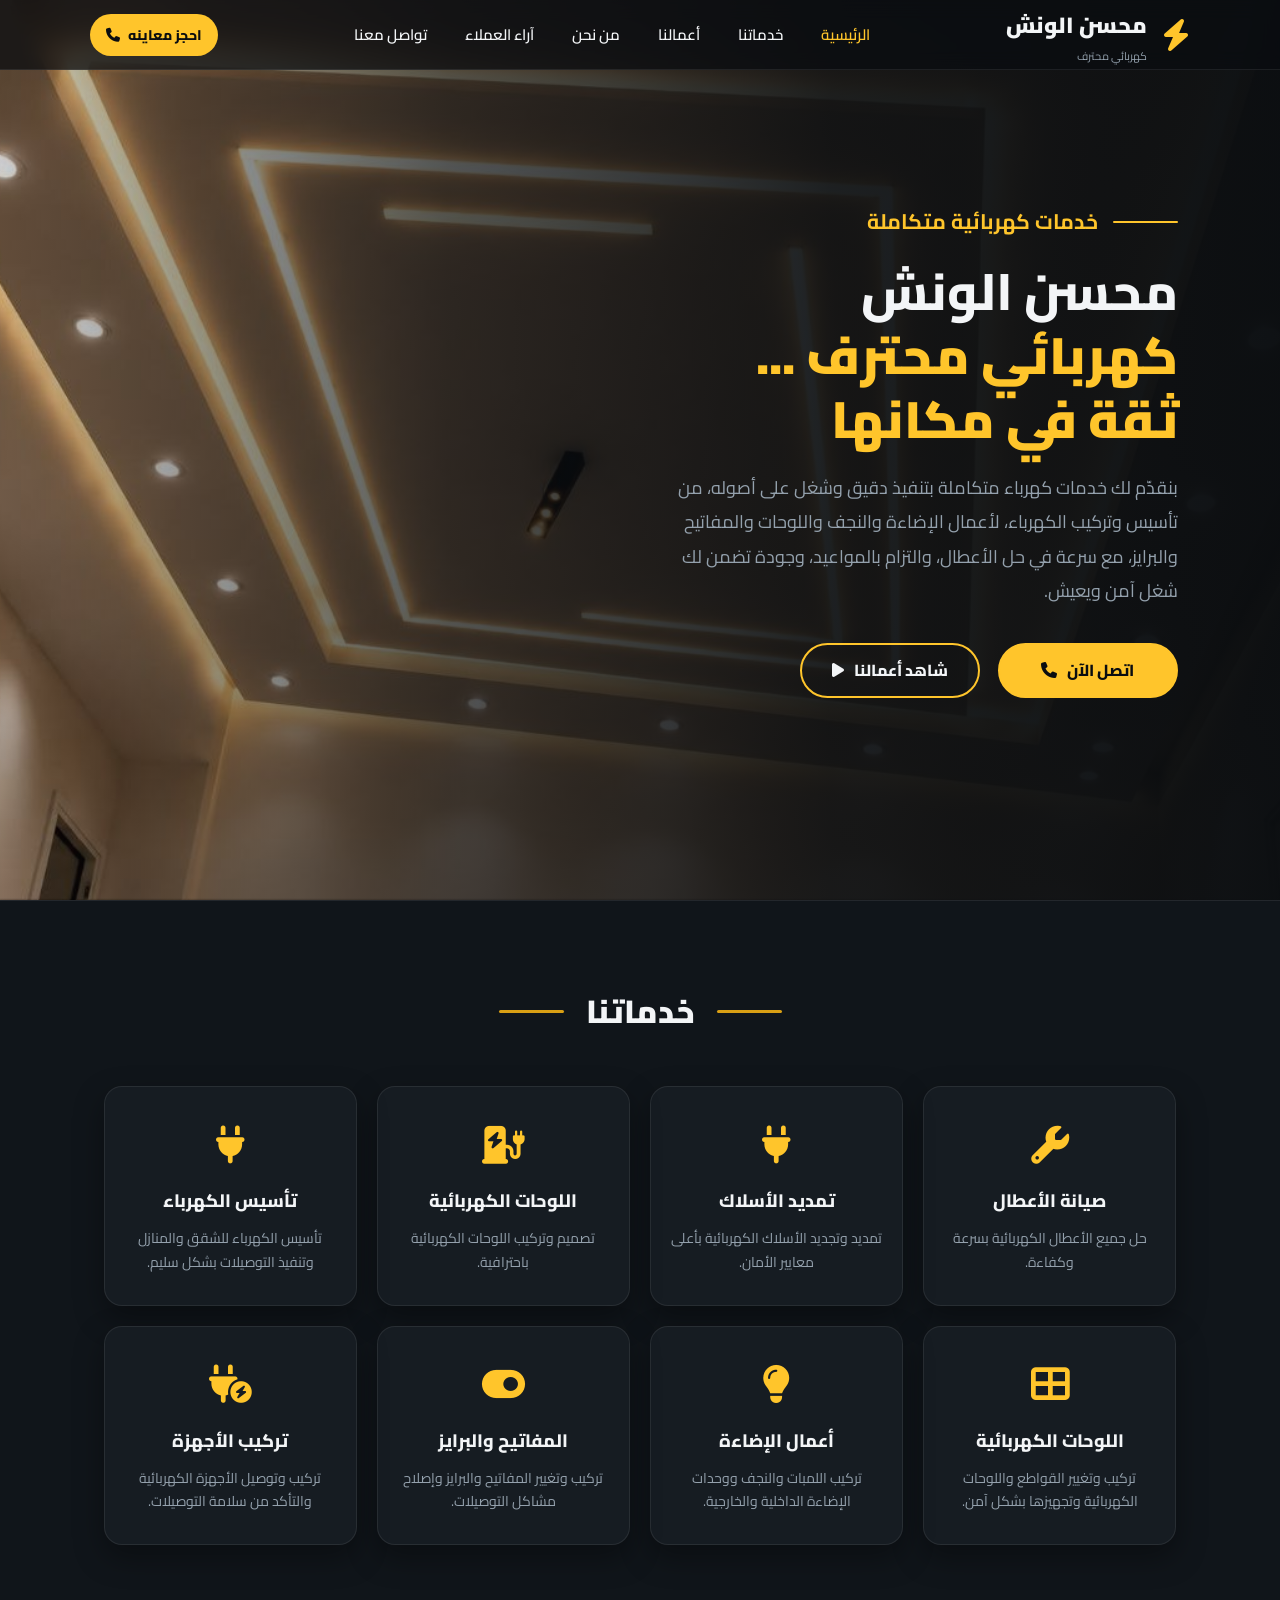
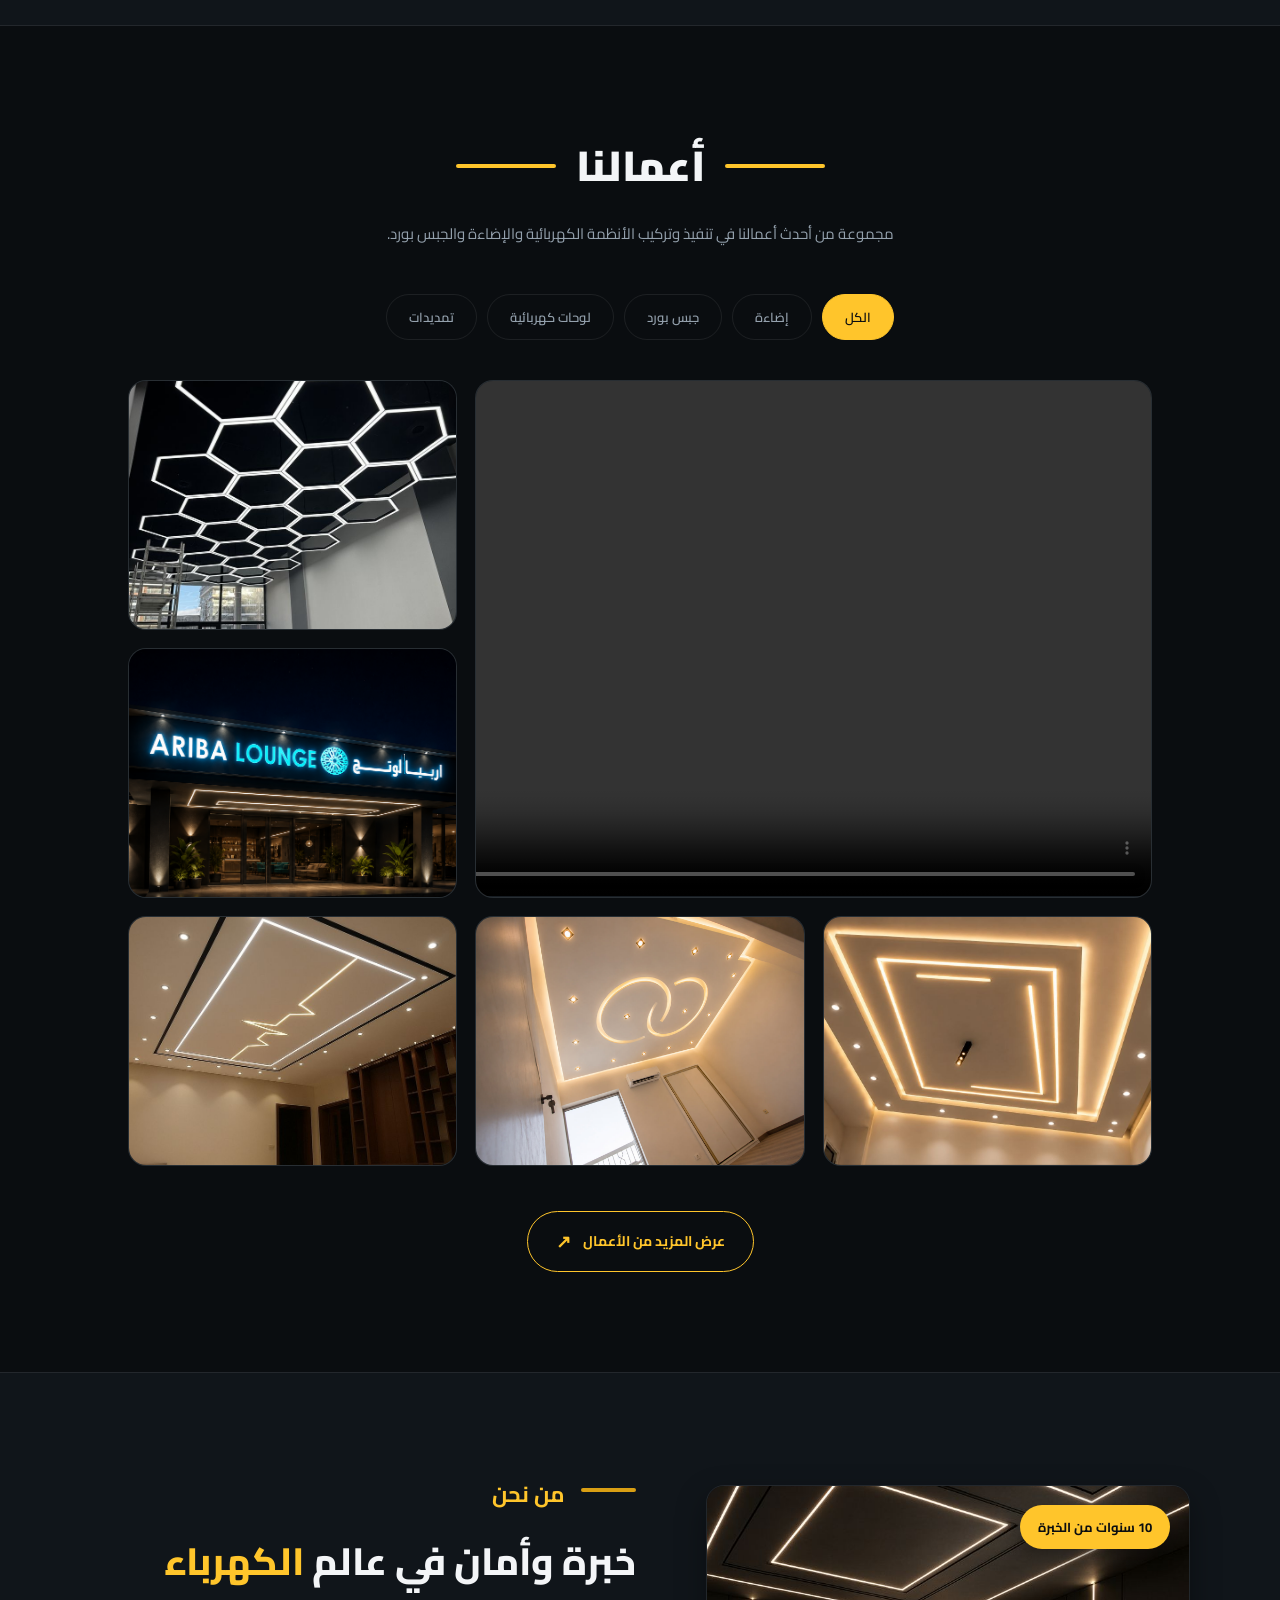
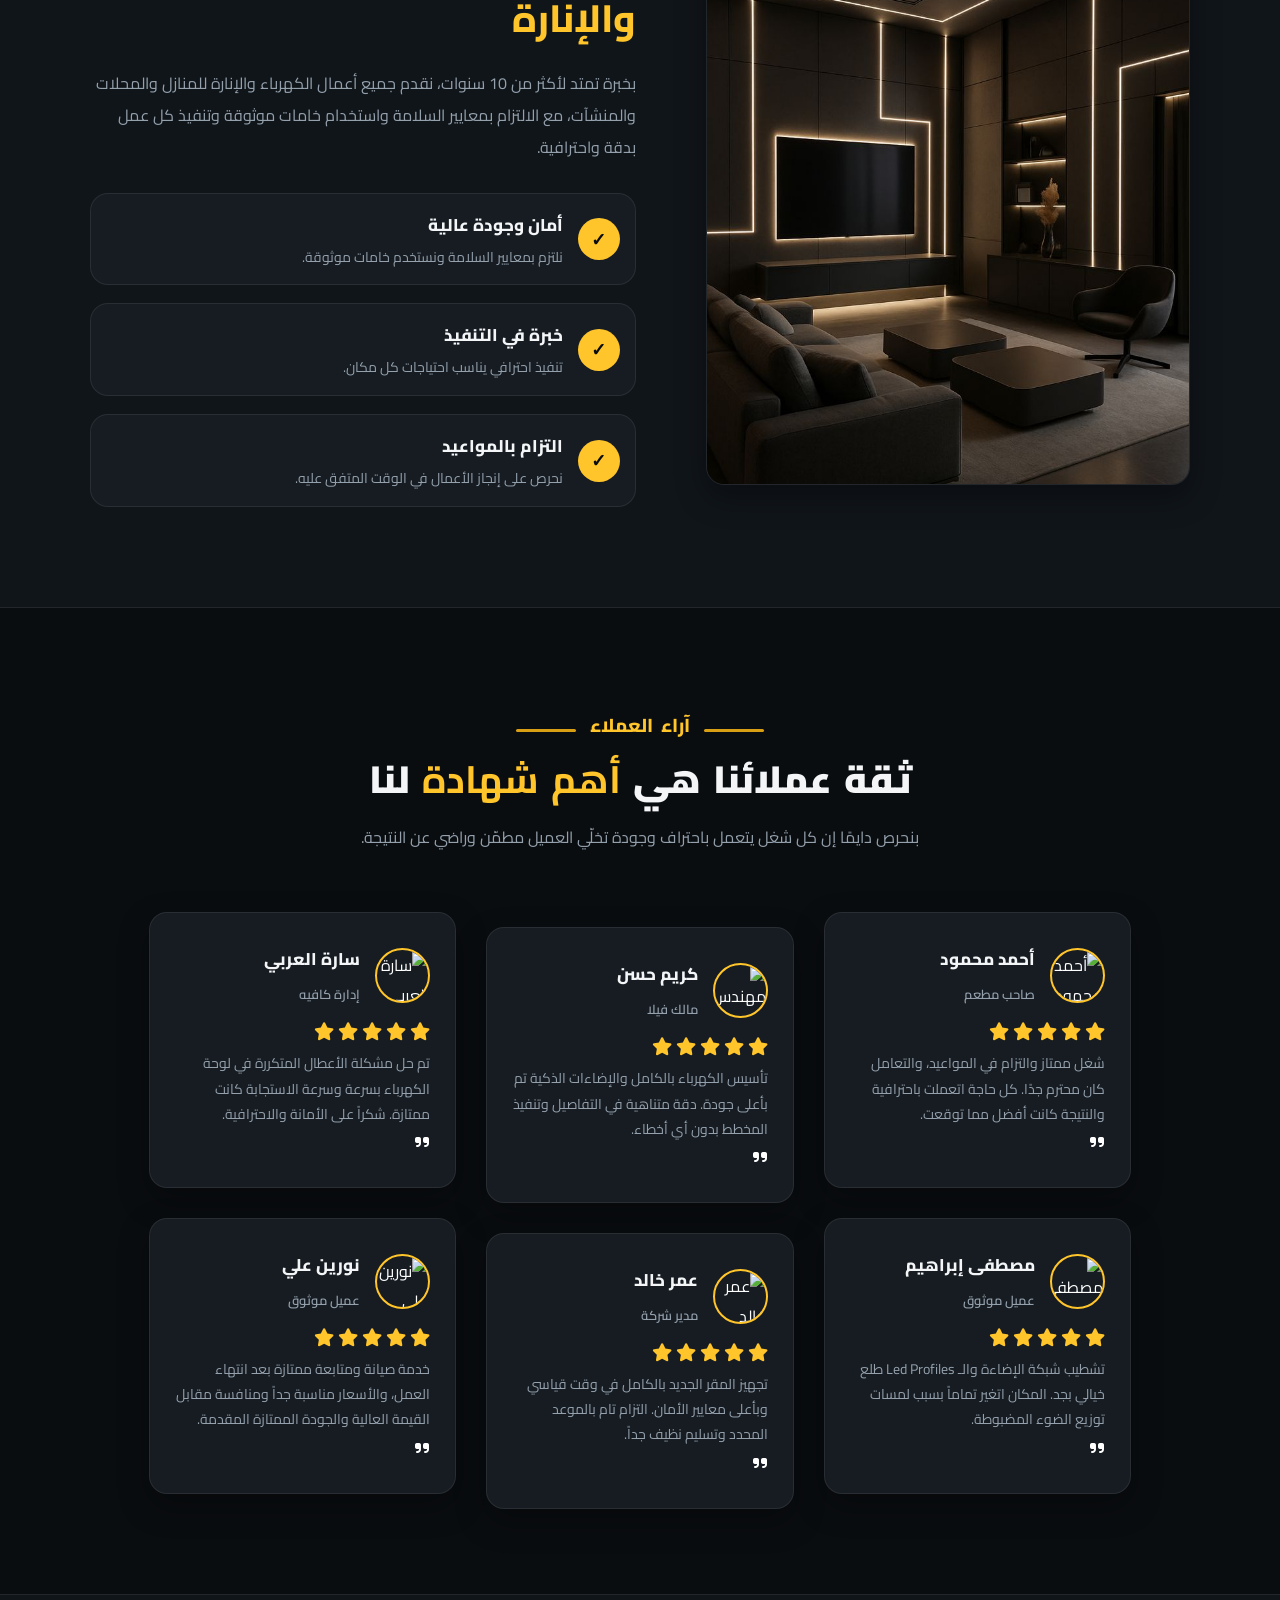
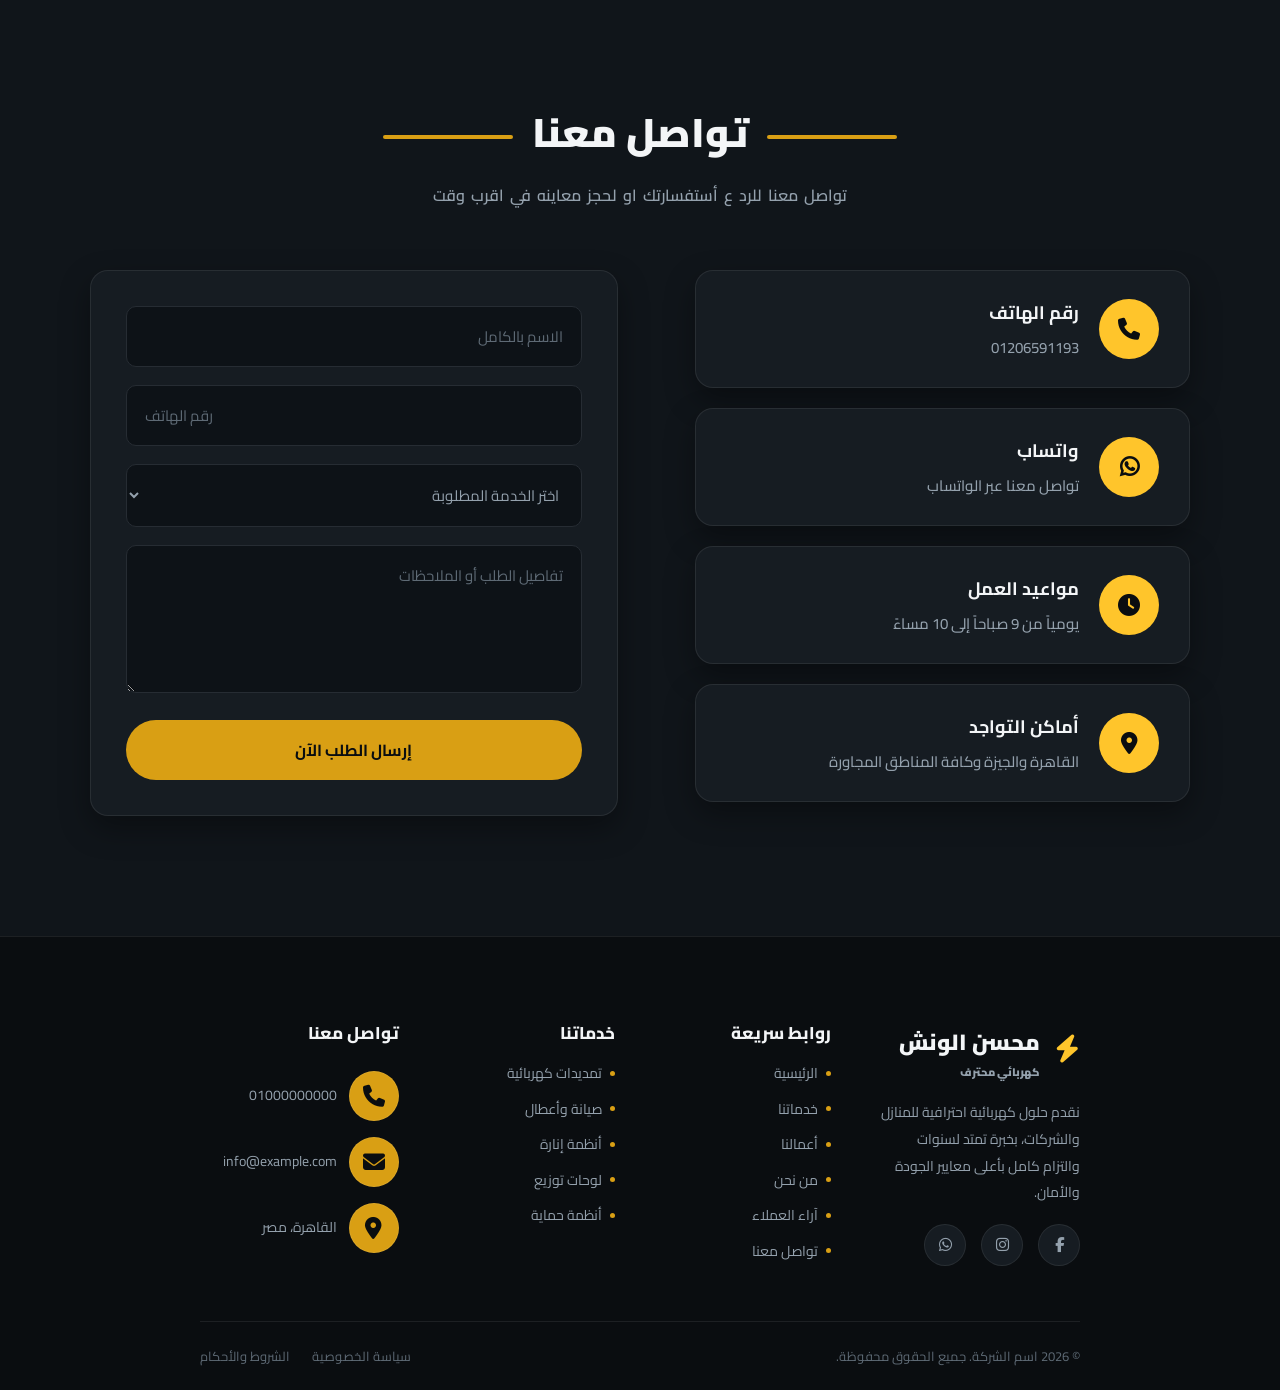
==== index.html @ fe0b76b0 "Add root website for GitHub Pages" ====
<!doctype html>
<html lang="ar" dir="rtl">

<head>
  <meta charset="UTF-8" />
  <meta name="viewport" content="width=device-width, initial-scale=1.0" />

  <title>محسن الونش | كهربائي محترف</title>

  <link rel="stylesheet" href="https://cdnjs.cloudflare.com/ajax/libs/font-awesome/6.5.1/css/all.min.css" />
  <link rel="preconnect" href="https://fonts.googleapis.com" />
  <link rel="preconnect" href="https://fonts.gstatic.com" crossorigin />
  <link href="https://fonts.googleapis.com/css2?family=Cairo:wght@400;500;600;700;800;900&display=swap"
    rel="stylesheet" />
  <link rel="stylesheet" href="css/style.css" />
</head>

<body>

  <!-- ================= HEADER ================= -->
  <header class="navbar">
    
    <!-- Logo + title + span  -->
    <div class="logo">
      <span class="bolt">
        <i class="fa-solid fa-bolt"></i>
      </span>

      <div>
        <a href="#hero" class="logo-link">
          <h2>محسن الونش</h2>
          <span>كهربائي محترف</span>
        </a>
      </div>
    </div>

    

    <!--nav-->
    <nav id="navMenu">
      <a href="#hero" class="nav-main">الرئيسية</a>
      <a href="#services">خدماتنا</a>
      <a href="#works">أعمالنا</a>
      <a href="#about">من نحن</a>
      <a href="#reviews">آراء العملاء</a>
      <a href="#contact">تواصل معنا</a>
    </nav>

    <!--CTA-->
    <a href="#contact" class="nav-btn">
      احجز معاينه
      <span><i class="fa-solid fa-phone"></i></span>
    </a>
    <!--Toggle-->
    
    <button class="nav-toggle" id="navToggle" aria-label="فتح القائمة" aria-expanded="false">
      <span></span>
      <span></span>
      <span></span>
    </button>

  </header>

  <!-- ================= HERO ================= -->

  <section class="hero" id="hero">
    <!-- Overlay -->
    <div class="hero-overlay"></div>

    <!-- Content -->
    <div class="hero-content">
      <!-- Small title -->
      <div class="small-title">
        <span></span>
        <h4>خدمات كهربائية متكاملة</h4>
      </div>

      <h1>
        محسن الونش
        <br />
        <span>كهربائي محترف ... ثقة في مكانها</span>
      </h1>

      <p>
        بنقدّم لك خدمات كهرباء متكاملة بتنفيذ دقيق وشغل على أصوله، من تأسيس
        وتركيب الكهرباء، لأعمال الإضاءة والنجف واللوحات والمفاتيح والبرايز، مع
        سرعة في حل الأعطال، والتزام بالمواعيد، وجودة تضمن لك شغل آمن ويعيش.
      </p>

      <div class="hero-buttons">
        <a href="tel:01012345678" class="primary-btn">
          اتصل الآن
          <span><i class="fa-solid fa-phone"></i></span>
        </a>

        <a href="#works" class="secondary-btn" id="secondaryBtn">
          شاهد أعمالنا
          <span><i class="fa-solid fa-play"></i></span>
        </a>
      </div>
    </div>
  </section>

  <!-- ================= SERVICES ================= -->

  <section class="services" id="services">
    <div class="section-title">
      <span></span>

      <h2>خدماتنا</h2>

      <span></span>
    </div>

    <div class="services-container">
      <!-- 1 -->
      <div class="service-card">
        <div class="service-icon">
          <i class="fa-solid fa-wrench"></i>
        </div>

        <h3>صيانة الأعطال</h3>

        <p>حل جميع الأعطال الكهربائية بسرعة وكفاءة.</p>
      </div>

      <!-- 2 -->
      <div class="service-card">
        <div class="service-icon">
          <i class="fa-solid fa-plug"></i>
        </div>

        <h3>تمديد الأسلاك</h3>

        <p>تمديد وتجديد الأسلاك الكهربائية بأعلى معايير الأمان.</p>
      </div>

      <!-- 3 -->
      <div class="service-card">
        <div class="service-icon">
          <i class="fa-solid fa-charging-station"></i>
        </div>

        <h3>اللوحات الكهربائية</h3>

        <p>تصميم وتركيب اللوحات الكهربائية باحترافية.</p>
      </div>

      <!-- 4 -->
      <div class="service-card">
        <div class="service-icon">
          <i class="fa-solid fa-plug"></i>
        </div>

        <h3>تأسيس الكهرباء</h3>

        <p>تأسيس الكهرباء للشقق والمنازل وتنفيذ التوصيلات بشكل سليم.</p>
      </div>

      <!-- 5 -->
      <div class="service-card">
        <div class="service-icon">
          <i class="fa-solid fa-table-cells-large"></i>
        </div>

        <h3>اللوحات الكهربائية</h3>

        <p>تركيب وتغيير القواطع واللوحات الكهربائية وتجهيزها بشكل آمن.</p>
      </div>

      <!-- 6 -->
      <div class="service-card">
        <div class="service-icon">
          <i class="fa-solid fa-lightbulb"></i>
        </div>

        <h3>أعمال الإضاءة</h3>

        <p>تركيب اللمبات والنجف ووحدات الإضاءة الداخلية والخارجية.</p>
      </div>

      <!-- 7 -->
      <div class="service-card">
        <div class="service-icon">
          <i class="fa-solid fa-toggle-on"></i>
        </div>

        <h3>المفاتيح والبرايز</h3>

        <p>تركيب وتغيير المفاتيح والبرايز وإصلاح مشاكل التوصيلات.</p>
      </div>

      <!-- 8 -->
      <div class="service-card">
        <div class="service-icon">
          <i class="fa-solid fa-plug-circle-bolt"></i>
        </div>

        <h3>تركيب الأجهزة</h3>

        <p>تركيب وتوصيل الأجهزة الكهربائية والتأكد من سلامة التوصيلات.</p>
      </div>
    </div>
  </section>


  <!-- ================= WORKS ================= -->
  <section class="works" id="works">
    <div class="container">
      <div class="works-header">
        <h2>
          <span></span>
          أعمالنا
          <span></span>
        </h2>

        <p>
          مجموعة من أحدث أعمالنا في تنفيذ وتركيب الأنظمة الكهربائية والإضاءة
          والجبس بورد.
        </p>
      </div>

      <!-- Filter -->
      <div class="works-filter">
        <button class="active">الكل</button>
        <button>إضاءة</button>
        <button>جبس بورد</button>
        <button>لوحات كهربائية</button>
        <button>تمديدات</button>
      </div>

      <!-- Works Grid -->
      <div class="works-grid">
        <!-- Featured Project -->
        <div class="work-card work-featured">
          <video controls autoplay muted loop>
            <source src="./img/video_2026-09-04_14-33-13.mp4" type="video/mp4" />
          </video>

          <div class="work-overlay">
            <div>
              <span>إضاءة وجبس بورد</span>
              <h3>تصميم إضاءة حديثة</h3>
              <p>تنفيذ كامل للإضاءة والديكور الكهربائي</p>
            </div>

            <a href="#" class="work-arrow"> ↗ </a>
          </div>
        </div>

        <!-- Project -->
        <div class="work-card">
          <img src="./img//be87c420d6466a7f1e59875015f99b03.jpg" alt="لوحات كهربائية" />

          <div class="work-overlay">
            <div>
              <span>لوحات كهربائية</span>
              <h3>لوحة كهربائية متكاملة</h3>
            </div>

            <a href="#" class="work-arrow">↗</a>
          </div>
        </div>

        <!-- Project -->
        <div class="work-card">
          <img src="./img/ChatGPT Image Sep 2, 2026, 11_49_43 PM.png" alt="إضاءة ديكورية" />

          <div class="work-overlay">
            <div>
              <span>إضاءة ديكورية</span>
              <h3>إضاءة داخلية فاخرة</h3>
            </div>

            <a href="#" class="work-arrow">↗</a>
          </div>
        </div>

        <!-- Project -->
        <div class="work-card">
          <img src="./img/photo_2026-09-02_20-09-18.jpg" alt="إضاءة خارجية" />

          <div class="work-overlay">
            <div>
              <span>إضاءة خارجية</span>
              <h3>تنسيق إضاءة خارجية</h3>
            </div>

            <a href="#" class="work-arrow">↗</a>
          </div>
        </div>

        <!-- Project -->
        <div class="work-card">
          <img src="./img/photo_2026-09-03_00-24-23.jpg" alt="تمديدات كهربائية" />

          <div class="work-overlay">
            <div>
              <span>تمديدات كهربائية</span>
              <h3>تمديدات كهربائية احترافية</h3>
            </div>

            <a href="#" class="work-arrow">↗</a>
          </div>
        </div>

        <!-- Project -->
        <div class="work-card">
          <img src="./img/99199348999a768b147f7412500a4eb3.jpg" alt="تمديدات كهربائية" />

          <div class="work-overlay">
            <div>
              <span>تمديدات كهربائية</span>
              <h3>تمديدات كهربائية احترافية</h3>
            </div>

            <a href="#" class="work-arrow">↗</a>
          </div>
        </div>
      </div>

      <!-- CTA -->
      <div class="works-btn">
        <a href="#">
          عرض المزيد من الأعمال
          <span>↗</span>
        </a>
      </div>
    </div>
  </section>



  <!-- ================= ABOUT ================= -->
  <section class="about" id="about">

    <div class="right">
      <img src="img/599c747395f08f82e07f14082bf084e3.jpg" alt="فني كهرباء محترف">

      <div class="badge">10 سنوات من الخبرة</div>
    </div>

    <div class="left">

      <div class="section-heading">
        <span class="title-span"></span>
        <h3 class="small-title">من نحن</h3>
      </div>

      <h2>
        خبرة وأمان في عالم
        <span>الكهرباء والإنارة</span>
      </h2>

      <p>
        بخبرة تمتد لأكثر من 10 سنوات، نقدم جميع أعمال الكهرباء
        والإنارة للمنازل والمحلات والمنشآت، مع الالتزام بمعايير
        السلامة واستخدام خامات موثوقة وتنفيذ كل عمل بدقة واحترافية.
      </p>

      <div class="feature">

        <!-- 1 -->
        <div class="feature-item">
          <div class="icon">✓</div>

          <div>
            <h3>أمان وجودة عالية</h3>
            <p>نلتزم بمعايير السلامة ونستخدم خامات موثوقة.</p>
          </div>
        </div>

        <!-- 2 -->
        <div class="feature-item">
          <div class="icon">✓</div>

          <div>
            <h3>خبرة في التنفيذ</h3>
            <p>تنفيذ احترافي يناسب احتياجات كل مكان.</p>
          </div>
        </div>

        <!-- 3 -->
        <div class="feature-item">
          <div class="icon">✓</div>

          <div>
            <h3>التزام بالمواعيد</h3>
            <p>نحرص على إنجاز الأعمال في الوقت المتفق عليه.</p>
          </div>
        </div>
      </div>
    </div>
  </section>

  <!-- =================  WHAT CUSTOMERS SAYS ================= -->
  <section class="reviews" id="reviews">


    <div class="reviews-title">
      <span class="sign"></span>
      <h3>آراء العملاء</h3>

      <span class="sign"></span>
      <h2>ثقة عملائنا هي <strong>أهم شهادة</strong> لنا</h2>

      <p> بنحرص دايمًا إن كل شغل يتعمل باحتراف وجودة تخلّي العميل مطمّن وراضي عن النتيجة. </p>
    </div>


    <div class="container">

      <div class="cards">

        <!-- card 1 -->
        <div class="review-card">
          <div class="review-client">
            <img src="https://images.unsplash.com/photo-1535713875002-d1d0cf377fde?auto=format&fit=crop&w=150&q=80"
              alt="أحمد محمود">
            <div class="client-details">
              <h3>أحمد محمود</h3>
              <span>صاحب مطعم</span>
            </div>
          </div>
          <div class="review-content">
            <div class="stars">
              <i class="fa-solid fa-star"></i>
              <i class="fa-solid fa-star"></i>
              <i class="fa-solid fa-star"></i>
              <i class="fa-solid fa-star"></i>
              <i class="fa-solid fa-star"></i>
            </div>
            <p>
              شغل ممتاز والتزام في المواعيد، والتعامل كان محترم جدًا.
              كل حاجة اتعملت باحترافية والنتيجة كانت أفضل مما توقعت.
            </p>
          </div>
          <div class="quote-icon">
            <i class="fa-solid fa-quote-right"></i>
          </div>
        </div>

        <!-- card 2 -->
        <div class="review-card top">
          <div class="review-client">
            <img src="https://images.unsplash.com/photo-1570295999919-56ceb5ecca61?auto=format&fit=crop&w=150&q=80"
              alt="مهندس كريم حسن">
            <div class="client-details">
              <h3>كريم حسن</h3>
              <span>مالك فيلا</span>
            </div>
          </div>
          <div class="review-content">
            <div class="stars">
              <i class="fa-solid fa-star"></i>
              <i class="fa-solid fa-star"></i>
              <i class="fa-solid fa-star"></i>
              <i class="fa-solid fa-star"></i>
              <i class="fa-solid fa-star"></i>
            </div>
            <p>
              تأسيس الكهرباء بالكامل والإضاءات الذكية تم بأعلى جودة.
              دقة متناهية في التفاصيل وتنفيذ المخطط بدون أي أخطاء.
            </p>
          </div>
          <div class="quote-icon">
            <i class="fa-solid fa-quote-right"></i>
          </div>
        </div>

        <!-- card 3 -->
        <div class="review-card">
          <div class="review-client">
            <img src="https://images.unsplash.com/photo-1494790108377-be9c29b29330?auto=format&fit=crop&w=150&q=80"
              alt="سارة العربي">
            <div class="client-details">
              <h3>سارة العربي</h3>
              <span>إدارة كافيه</span>
            </div>
          </div>
          <div class="review-content">
            <div class="stars">
              <i class="fa-solid fa-star"></i>
              <i class="fa-solid fa-star"></i>
              <i class="fa-solid fa-star"></i>
              <i class="fa-solid fa-star"></i>
              <i class="fa-solid fa-star"></i>
            </div>
            <p>
              تم حل مشكلة الأعطال المتكررة في لوحة الكهرباء بسرعة وسرعة الاستجابة كانت ممتازة.
              شكراً على الأمانة والاحترافية.
            </p>
          </div>
          <div class="quote-icon">
            <i class="fa-solid fa-quote-right"></i>
          </div>
        </div>

        <!-- card 4 -->
        <div class="review-card ">
          <div class="review-client">
            <img src="https://images.unsplash.com/photo-1507003211169-0a1dd7228f2d?auto=format&fit=crop&w=150&q=80"
              alt="مصطفى إبراهيم">
            <div class="client-details">
              <h3>مصطفى إبراهيم</h3>
              <span>عميل موثوق</span>
            </div>
          </div>
          <div class="review-content">
            <div class="stars">
              <i class="fa-solid fa-star"></i>
              <i class="fa-solid fa-star"></i>
              <i class="fa-solid fa-star"></i>
              <i class="fa-solid fa-star"></i>
              <i class="fa-solid fa-star"></i>
            </div>
            <p>
              تشطيب شبكة الإضاءة والـ Led Profiles طلع خيالي بجد.
              المكان اتغير تماماً بسبب لمسات توزيع الضوء المضبوطة.
            </p>
          </div>
          <div class="quote-icon">
            <i class="fa-solid fa-quote-right"></i>
          </div>
        </div>

        <!-- card 5 -->
        <div class="review-card top">
          <div class="review-client">
            <img src="https://images.unsplash.com/photo-1500648767791-00dcc994a43e?auto=format&fit=crop&w=150&q=80"
              alt="عمر خالد">
            <div class="client-details">
              <h3>عمر خالد</h3>
              <span>مدير شركة</span>
            </div>
          </div>
          <div class="review-content">
            <div class="stars">
              <i class="fa-solid fa-star"></i>
              <i class="fa-solid fa-star"></i>
              <i class="fa-solid fa-star"></i>
              <i class="fa-solid fa-star"></i>
              <i class="fa-solid fa-star"></i>
            </div>
            <p>
              تجهيز المقر الجديد بالكامل في وقت قياسي وبأعلى معايير الأمان.
              التزام تام بالموعد المحدد وتسليم نظيف جداً.
            </p>
          </div>
          <div class="quote-icon">
            <i class="fa-solid fa-quote-right"></i>
          </div>
        </div>

        <!-- card 6 -->
        <div class="review-card">
          <div class="review-client">
            <img src="https://images.unsplash.com/photo-1534528741775-53994a69daeb?auto=format&fit=crop&w=150&q=80"
              alt="نورين علي">
            <div class="client-details">
              <h3>نورين علي</h3>
              <span>عميل موثوق</span>
            </div>
          </div>
          <div class="review-content">
            <div class="stars">
              <i class="fa-solid fa-star"></i>
              <i class="fa-solid fa-star"></i>
              <i class="fa-solid fa-star"></i>
              <i class="fa-solid fa-star"></i>
              <i class="fa-solid fa-star"></i>
            </div>
            <p>
              خدمة صيانة ومتابعة ممتازة بعد انتهاء العمل، والأسعار مناسبة جداً ومنافسة مقابل القيمة العالية والجودة
              الممتازة
              المقدمة.
            </p>
          </div>
          <div class="quote-icon">
            <i class="fa-solid fa-quote-right"></i>
          </div>
        </div>

      </div>
    </div>



  </section>

  <!-- =================  contact Us ================= -->

  <section class="contact" id="contact">

    <header>
      <div class="contact-title">
        <span></span>
        <h2>تواصل معنا</h2>
        <span></span>

        <p>تواصل معنا للرد ع أستفسارتك او لحجز معاينه في اقرب وقت</p>
      </div>
    </header>

    <div class="full">

      <div class="right-side">

     <!-------------------------------------------------->
        <!-- card Phone -->
        <div class="contact-card">


          <!--circle-->
          <a href="tel:01206591193">
            <div class="circle">
              <i class="fa-solid fa-phone"></i>
            </div>
 
            <!--phone-->
            <div class="phone">
              رقم الهاتف
              <p>01206591193</p>
            </div>
          </a>

        </div>
      <!-------------------------------------------------->

        <!-- card whats app -->
        <div class="contact-card">

          <!--circle-->
          <a href="https://wa.me/201206591193" target="_blank">
            <div class="circle">
              <i class="fa-brands fa-whatsapp"></i>
            </div>

                <!--contant-->
            <div class="phone">
              واتساب
              <p>تواصل معنا عبر الواتساب</p>
            </div>
          </a>

        </div>


        <!-- مواعيد العمل -->
        <div class="contact-card">

          <div class="circle">
            <i class="fa-regular fa-clock"></i>
          </div>

          <div class="phone">
            مواعيد العمل
            <p>يومياً من 9 صباحاً إلى 10 مساءً</p>
          </div>

        </div>


        <!-- أماكن التواجد -->
        <div class="contact-card">

          <div class="circle">
            <i class="fa-solid fa-location-dot"></i>
          </div>

          <div class="phone">
            أماكن التواجد
            <p>القاهرة والجيزة وكافة المناطق المجاورة </p>
          </div>
        </div>
      </div>

      <div class="left-side">
        <form class="contact-form">

          <div class="input-group">
            <input type="text" placeholder="الاسم بالكامل" required>
          </div>

          <div class="input-group">
            <input type="tel" placeholder="رقم الهاتف" required>
          </div>

          <div class="input-group">
            <select required>
              <option value="" disabled selected>اختر الخدمة المطلوبة</option>
              <option value="تأسيس كهرباء">تأسيس كهرباء</option>
              <option value="صيانة أعطال">صيانة أعطال</option>
              <option value="تركيب إضاءات">تركيب إضاءات و Led Profiles</option>
              <option value="طلب معاينة">طلب معاينة موقع</option>
            </select>
          </div>
          <div class="input-group">
            <textarea rows="4" placeholder="تفاصيل الطلب أو الملاحظات"></textarea>
          </div>
          <button type="submit" class="submit-btn">إرسال الطلب الآن</button>
        </form>
      </div>
    </div>
  </section>

  <!-- =================   Footer ================= -->
<footer class="footer">
  <div class="container">
    <div class="footer-top">

      <!-- Brand -->
      <div class="footer-brand">
        <a href="#" class="logo-link">
          <div class="logo">
            <span class="bolt"><i class="fa-solid fa-bolt"></i></span>
            <h2> محسن الونش<br /><span>كهربائي محترف </span></h2>
          </div>
        </a>
        <p>
          نقدم حلول كهربائية احترافية للمنازل والشركات، بخبرة تمتد لسنوات
          والتزام كامل بأعلى معايير الجودة والأمان.
        </p>
        <div class="footer-social">
          <a href="#" aria-label="فيسبوك"><i class="fa-brands fa-facebook-f"></i></a>
          <a href="#" aria-label="انستجرام"><i class="fa-brands fa-instagram"></i></a>
          <a href="#" aria-label="واتساب"><i class="fa-brands fa-whatsapp"></i></a>
       
        </div>
      </div>

      <!--  Links -->
      <div class="footer-links">
        <h3>روابط سريعة</h3>
        <ul>
          <li><a href="#hero">الرئيسية</a></li>
          <li><a href="#services">خدماتنا</a></li>
          <li><a href="#works">أعمالنا</a></li>
          <li><a href="#about">من نحن</a></li>
          <li><a href="#reviews">آراء العملاء</a></li>
          <li><a href="#contact">تواصل معنا</a></li>
        </ul>
      </div>

      <!-- Services -->
      <div class="footer-links">
        <h3>خدماتنا</h3>
        <ul>
          <li><a href="#">تمديدات كهربائية</a></li>
          <li><a href="#">صيانة وأعطال</a></li>
          <li><a href="#">أنظمة إنارة</a></li>
          <li><a href="#">لوحات توزيع</a></li>
          <li><a href="#">أنظمة حماية</a></li>
        </ul>
      </div>

      <!-- Contact -->
       
      <div class="footer-contact">
        <h3>تواصل معنا</h3>

        <div class="footer-contact-item">
          <span class="circle"><i class="fa-solid fa-phone"></i></span>
          <span>01000000000</span>
        </div>

        <div class="footer-contact-item">
          <span class="circle"><i class="fa-solid fa-envelope"></i></span>
          <span>info@example.com</span>
        </div>

        <div class="footer-contact-item">
          <span class="circle"><i class="fa-solid fa-location-dot"></i></span>
          <span>القاهرة، مصر</span>
        </div>
      </div>

    </div>

    <div class="footer-bottom">
      <p>© 2026 اسم الشركة. جميع الحقوق محفوظة.</p>
      <div class="footer-legal">
        <a href="#">سياسة الخصوصية</a>
        <a href="#">الشروط والأحكام</a>
      </div>
    </div>
  </div>
</footer>

  <script src="js/index.js"></script>
</body>
</html>
---- css/style.css ----
* {
  margin: 0;
  padding: 0;
  box-sizing: border-box;
}

html {
  scroll-behavior: smooth;
}

body {
  font-family: "Cairo", sans-serif;
  color: #ffffff;
  background: var(--bg-void);
  overflow-x: hidden;
}

:root {
  --yellow: #ffc52b;
  --yellow-dark: #d99f14;
  --yellow-deep: #9c7100;

  --bg-void: #0a0d10;
  --bg-panel: #10151a;
  --bg-card: #161c22;
  --bg-input: #0d1217;

  --ink: #f3f5f7;
  --ink-dim: #94a1ad;
  --ink-faint: #5e6a75;

  --border-soft: rgba(255, 255, 255, 0.08);
  --border-strong: rgba(255, 197, 43, 0.4);
  --shadow-card: 0 12px 30px rgba(0, 0, 0, 0.35);

  --radius-card: 18px;
  --radius-pill: 999px;
  --radius-input: 10px;
}

/* ================= NAVBAR ================= */

.navbar {
  height: 70px;
  width: 100%;
  background: rgba(10, 13, 16, 0.75);
  display: flex;
  align-items: center;
  justify-content: space-between;
  padding: 20px 7%;
  margin: auto;
  position: fixed;
  top: 0;
  right: 0;
  z-index: 1000;
  border-bottom: 1px solid var(--border-soft);
  backdrop-filter: blur(10px);
}

.logo {
  display: flex;
  align-items: center;
  gap: 15px;
}

.logo .bolt {
  font-size: 32px;
  color: var(--yellow);
  display: flex;
  align-items: center;
  justify-content: center;
  transition: all 0.3s ease-in-out;
}

.logo .bolt:hover {
  transform: scale(1.2) rotate(20deg);
}

.logo-link {
  text-decoration: none;
}

.logo h2 {
  margin-top: 12px;
  font-size: 22px;
  font-weight: 900;
  color: var(--ink);
  line-height: 1.2;
}

.logo span {
  font-size: 11px;
  color: var(--ink-dim);
}

.navbar nav {
  display: flex;
  align-items: center;
  gap: 38px;
}

.navbar nav a {
  color: var(--ink);
  text-decoration: none;
  font-size: 15px;
  font-weight: 600;
  position: relative;
  transition: 0.3s;
}

.navbar nav a:hover {
  color: var(--yellow);
}

.navbar nav a.active {
  color: var(--yellow);
}

.nav-btn {
  text-decoration: none;
  color: var(--bg-void);
  background: var(--yellow);
  padding: 8px 16px;
  border-radius: var(--radius-pill);
  font-size: 14px;
  font-weight: 800;
  display: flex;
  align-items: center;
  gap: 8px;
  transition: 0.3s;
}

.nav-btn:hover {
  background: #ffd55c;
  transform: translateY(-2px);
}

/* mobile menu toggle (hidden on desktop) */
.nav-toggle {
  display: none;
  width: 30px;
  height: 22px;
  position: relative;
  cursor: pointer;
  background: none;
  border: none;
  padding: 0;
  z-index: 1001;
}

.nav-toggle span {
  position: absolute;
  right: 0;
  width: 100%;
  height: 2px;
  background: var(--ink);
  border-radius: 2px;
  transition: 0.3s;
}

.nav-toggle span:nth-child(1) {
  top: 0;
}

.nav-toggle span:nth-child(2) {
  top: 10px;
}

.nav-toggle span:nth-child(3) {
  top: 20px;
}

.nav-toggle.active span:nth-child(1) {
  transform: translateY(10px) rotate(45deg);
}

.nav-toggle.active span:nth-child(2) {
  opacity: 0;
}

.nav-toggle.active span:nth-child(3) {
  transform: translateY(-10px) rotate(-45deg);
}

/* ================= HERO ================= */

.hero {
  height: 100vh;
  position: relative;
  display: flex;
  align-items: center;
  justify-content: flex-start;
  overflow: hidden;
  background-image: url("../img/photo_2026-09-02_20-09-18.jpg");
  background-size: cover;
  background-position: center;
  isolation: isolate;
}

.hero-overlay {
  position: absolute;
  inset: 0;
  z-index: -1;
  background: linear-gradient(
    to left,
    rgba(10, 13, 16, 0.98) 0%,
    rgba(10, 13, 16, 0.92) 35%,
    rgba(10, 13, 16, 0.7) 65%,
    rgba(10, 13, 16, 0.2) 100%
  );
}

.hero-content {
  width: 50%;
  padding-right: 8%;
  padding-left: 2%;
  position: relative;
  z-index: 2;
  text-align: right;
}

.small-title {
  color: var(--yellow);
  font-size: 21px;
  font-weight: 800;
  display: flex;
  align-items: center;
  gap: 15px;
  margin-bottom: 18px;
}

.small-title span {
  width: 65px;
  height: 2px;
  background: var(--yellow);
  border-radius: 5px;
}

.hero h1 {
  font-size: clamp(40px, 4vw, 60px);
  line-height: 1.25;
  font-weight: 800;
  margin-bottom: 20px;
  color: var(--ink);
}

.hero h1 span {
  color: var(--yellow);
  font-weight: 900;
}

.hero p {
  color: var(--ink-dim);
  font-size: 18px;
  line-height: 1.9;
  max-width: 600px;
  margin-bottom: 35px;
}

.hero-buttons {
  display: flex;
  gap: 18px;
  align-items: center;
}

.primary-btn,
.secondary-btn {
  min-width: 180px;
  height: 55px;
  display: flex;
  align-items: center;
  justify-content: center;
  gap: 10px;
  border-radius: var(--radius-pill);
  text-decoration: none;
  font-weight: 800;
  font-size: 16px;
  transition: 0.3s;
}

.primary-btn {
  color: var(--bg-void);
  background: var(--yellow);
  border: 2px solid var(--yellow);
}

.secondary-btn {
  color: var(--ink);
  background: transparent;
  border: 2px solid var(--yellow);
}

.primary-btn:hover {
  transform: translateY(-4px);
  box-shadow: 0 10px 30px rgba(255, 197, 43, 0.25);
}

.secondary-btn:hover {
  background: var(--yellow);
  color: var(--bg-void);
  transform: translateY(-4px);
}

/* ================= SERVICES ================= */

.services {
  background: var(--bg-panel);
  color: var(--ink);
  padding: 80px 7%;
  border-top: 1px solid var(--border-soft);
  border-bottom: 1px solid var(--border-soft);
}

.section-title {
  display: flex;
  align-items: center;
  justify-content: center;
  gap: 22px;
  margin-bottom: 45px;
}

.section-title h2 {
  font-size: 32px;
  font-weight: 900;
  color: var(--ink);
}

.section-title span {
  width: 65px;
  height: 3px;
  background: var(--yellow-dark);
  border-radius: 10px;
}

.services-container {
  display: flex;
  flex-wrap: wrap;
  gap: 20px;
  width: 100%;
  margin: auto;
  justify-content: center;
}

.service-card {
  background: var(--bg-card);
  border: 1px solid var(--border-soft);
  border-radius: var(--radius-card);
  padding: 30px 20px;
  text-align: center;
  transition: 0.3s;
  width: 23%;
  box-shadow: var(--shadow-card);
}

.service-card:hover {
  transform: translateY(-8px);
  border-color: var(--border-strong);
  box-shadow: 0 16px 34px rgba(255, 197, 43, 0.12);
}

.service-icon {
  color: var(--yellow);
  font-size: 38px;
  height: 55px;
  display: flex;
  align-items: center;
  justify-content: center;
  margin-bottom: 12px;
}

.service-card h3 {
  font-size: 18px;
  margin-bottom: 10px;
  font-weight: 800;
  color: var(--ink);
}

.service-card p {
  color: var(--ink-dim);
  font-size: 14px;
  line-height: 1.7;
}

/* ======== WORKS SECTION =======*/

.works {
  background: var(--bg-void);
  padding: 100px 0;
  direction: rtl;
  position: relative;
  overflow: hidden;
}

.container {
  width: 80%;
  margin: auto;
}

.works-header {
  text-align: center;
  max-width: 650px;
  margin: 0 auto 45px;
}

.works-subtitle {
  color: var(--yellow);
  font-size: 14px;
  font-weight: 600;
  margin-bottom: 10px;
}

.works-header h2 {
  color: var(--ink);
  font-size: 42px;
  font-weight: 900;
  margin-bottom: 15px;
  display: flex;
  align-items: center;
  justify-content: center;
  gap: 20px;
}

.works-header span {
  width: 100px;
  height: 4px;
  background: var(--yellow);
  display: inline-block;
  border-radius: 10px;
}

.works-header p {
  color: var(--ink-dim);
  font-size: 15px;
  line-height: 1.9;
}

.works-filter {
  display: flex;
  justify-content: center;
  align-items: center;
  flex-wrap: wrap;
  gap: 10px;
  margin-bottom: 40px;
}

.works-filter button {
  background: transparent;
  border: 1px solid var(--border-soft);
  color: var(--ink-dim);
  padding: 10px 22px;
  border-radius: var(--radius-pill);
  cursor: pointer;
  font-family: inherit;
  font-weight: 600;
  font-size: 13px;
  transition: 0.3s;
}

.works-filter button:hover,
.works-filter button.active {
  background: var(--yellow);
  color: var(--bg-void);
  border-color: var(--yellow);
}

.works-grid {
  display: grid;
  grid-template-columns: repeat(3, 1fr);
  grid-auto-rows: 250px;
  gap: 18px;
}

.work-card {
  position: relative;
  overflow: hidden;
  border-radius: var(--radius-card);
  background: var(--bg-card);
  border: 1px solid var(--border-soft);
  transition: border-color 0.3s ease;
}

.work-card:hover {
  border-color: var(--border-strong);
}

video {
  width: 800px;
  height: 515px;
  object-fit: cover;
}

.work-card img {
  width: 100%;
  height: 100%;
  object-fit: cover;
  transition: transform 0.6s ease;
}

.work-card:hover img {
  transform: scale(1.08);
}

.work-featured {
  grid-column: span 2;
  grid-row: span 2;
}

.work-overlay {
  position: absolute;
  inset: 0;
  display: flex;
  align-items: flex-end;
  justify-content: space-between;
  padding: 25px;
  background: linear-gradient(
    to top,
    rgba(10, 13, 16, 0.95),
    rgba(10, 13, 16, 0.2) 65%,
    transparent
  );
  opacity: 0;
  transition: 0.4s ease;
}

.work-card:hover .work-overlay {
  opacity: 1;
}

.work-overlay span {
  color: var(--yellow);
  font-size: 12px;
  font-weight: 700;
}

.work-overlay h3 {
  color: var(--ink);
  font-size: 19px;
  font-weight: 800;
  margin-top: 7px;
}

.work-overlay p {
  color: var(--ink-dim);
  font-size: 12px;
  margin-top: 6px;
}

.work-arrow {
  width: 45px;
  height: 45px;
  display: flex;
  align-items: center;
  justify-content: center;
  border-radius: 50%;
  background: var(--yellow);
  color: var(--bg-void);
  text-decoration: none;
  font-size: 22px;
  transform: translateY(15px);
  transition: 0.4s;
}

.work-card:hover .work-arrow {
  transform: translateY(0);
}

.works-btn {
  text-align: center;
  margin-top: 45px;
}

.works-btn a {
  display: inline-flex;
  align-items: center;
  gap: 12px;
  padding: 13px 28px;
  border: 1px solid var(--yellow);
  border-radius: var(--radius-pill);
  color: var(--yellow);
  text-decoration: none;
  font-size: 14px;
  font-weight: 700;
  transition: 0.4s ease;
}

.works-btn a span {
  font-size: 18px;
}

.works-btn a:hover {
  background: var(--yellow);
  color: var(--bg-void);
}

/* ================= ABOUT ================= */

.about {
  padding: 100px 7%;
  background: var(--bg-panel);
  border-top: 1px solid var(--border-soft);
  border-bottom: 1px solid var(--border-soft);
  display: flex;
  align-items: center;
  justify-content: space-between;
  gap: 70px;
}

.about .right {
  position: relative;
  width: 47%;
}

.about .right img {
  width: 100%;
  height: 600px;
  object-fit: cover;
  border-radius: var(--radius-card);
  box-shadow: var(--shadow-card);
  border: 1px solid var(--border-soft);
}

.about .right .badge {
  position: absolute;
  top: 20px;
  right: 20px;
  padding: 10px 18px;
  background: var(--yellow);
  color: var(--bg-void);
  font-size: 13px;
  font-weight: 700;
  border-radius: var(--radius-pill);
  box-shadow: 0 8px 20px rgba(0, 0, 0, 0.4);
}

.about .left {
  width: 53%;
}

.about .left .title-span {
  display: inline-block;
  width: 55px;
  height: 4px;
  margin-bottom: 10px;
  background: var(--yellow-dark);
  border-radius: 10px;
}

.about .left .small-title {
  display: inline-block;
  margin-right: 12px;
  font-size: 22px;
  color: var(--yellow);
  font-weight: 700;
}

.about .left h2 {
  margin: 0 0 20px;
  color: var(--ink);
  font-size: 38px;
  font-weight: 800;
  line-height: 1.5;
}

.about .left h2 span {
  color: var(--yellow);
}

.about .left > p {
  margin-bottom: 30px;
  color: var(--ink-dim);
  font-size: 16px;
  line-height: 2;
}

.about .feature {
  display: flex;
  flex-direction: column;
  gap: 18px;
}

.about .feature-item {
  display: flex;
  align-items: center;
  gap: 15px;
  padding: 15px;
  border-radius: var(--radius-card);
  background: var(--bg-card);
  border: 1px solid var(--border-soft);
  transition: 0.3s;
}

.about .feature-item:hover {
  transform: translateX(-5px);
  background: #1b222a;
  border-color: var(--border-strong);
}

.about .feature-item .icon {
  width: 42px;
  height: 42px;
  display: flex;
  align-items: center;
  justify-content: center;
  background: var(--yellow);
  color: var(--bg-void);
  border-radius: 50%;
  font-size: 18px;
  font-weight: bold;
  flex-shrink: 0;
}

.about .feature-item h3 {
  margin: 0 0 5px;
  color: var(--ink);
  font-size: 17px;
  font-weight: 800;
}

.about .feature-item p {
  margin: 0;
  color: var(--ink-dim);
  font-size: 14px;
  line-height: 1.7;
}

/*=================== REVIEWS =============*/

.reviews {
  padding: 100px 0;
  background: var(--bg-void);
  direction: rtl;
}

.reviews-title {
  text-align: center;
  margin: 0 auto 60px;
}

.reviews-title h3 {
  display: inline-block;
  color: var(--yellow);
  word-spacing: 4px;
  font-weight: 800;
  margin: 0 10px;
}

.reviews-title h2 {
  color: var(--ink);
  font-size: 38px;
  font-weight: 900;
  margin-bottom: 7px;
  word-spacing: 4px;
}

.reviews-title h2 strong {
  color: var(--yellow);
}

.reviews-title p {
  color: var(--ink-dim);
  font-size: 16px;
  line-height: 1.9;
}

.reviews-title .sign {
  display: inline-block;
  background: var(--yellow-dark);
  width: 60px;
  height: 3px;
  border-radius: 10px;
}

.reviews .cards {
  display: flex;
  justify-content: center;
  align-items: center;
  width: 100%;
  margin: 0 auto;
  flex-wrap: wrap;
  gap: 30px;
}

.reviews .container .review-card {
  width: 30%;
  background: var(--bg-card);
  border: 1px solid var(--border-soft);
  padding: 30px 25px;
  border-radius: var(--radius-card);
  display: flex;
  flex-direction: column;
  justify-content: space-between;
  box-shadow: var(--shadow-card);
  transition:
    transform 0.3s ease,
    border-color 0.3s ease,
    box-shadow 0.3s ease;
  overflow: hidden;
}

.reviews .container .top {
  transform: translateY(15px);
}

.reviews .container .review-card:hover {
  transform: translateY(-8px);
  border-color: var(--border-strong);
  box-shadow: 0 16px 34px rgba(255, 197, 43, 0.12);
}

.review-client {
  display: flex;
  align-items: center;
  gap: 15px;
  margin-bottom: 15px;
}

.review-client img {
  width: 55px;
  height: 55px;
  border-radius: 50%;
  object-fit: cover;
  border: 2px solid var(--yellow);
}

.client-details h3 {
  color: var(--ink);
  font-size: 17px;
  font-weight: 800;
  margin-bottom: 3px;
}

.client-details span {
  color: var(--ink-dim);
  font-size: 13px;
  font-weight: 600;
}

.review-content {
  display: flex;
  flex-direction: column;
  gap: 10px;
}

.stars {
  color: var(--yellow);
  font-size: 18px;
  display: flex;
  gap: 4px;
}

.review-content p {
  color: var(--ink-dim);
  font-size: 14px;
  line-height: 1.8;
  margin: 0;
}

/*=========== CONTACT ===========*/

.contact {
  padding: 100px 0;
  background: var(--bg-panel);
  border-top: 1px solid var(--border-soft);
}

.contact-title {
  text-align: center;
  margin: 0 auto 40px;
}

.contact-title h2 {
  text-align: center;
  display: inline-block;
  font-size: 40px;
  font-weight: 900;
  margin: 0 15px;
  color: var(--ink);
}

.contact-title span {
  display: inline-block;
  width: 130px;
  height: 4px;
  margin-bottom: 12px;
  background: var(--yellow-dark);
  border-radius: 7px;
  vertical-align: middle;
}

.contact-title p {
  word-spacing: 2px;
  font-size: 16px;
  font-weight: 600;
  color: var(--ink-dim);
  margin-top: 10px;
}

.full {
  padding: 20px 7%;
  width: 100%;
  display: flex;
  justify-content: space-between;
  gap: 40px;
}

.contact .right-side {
  width: 45%;
  display: flex;
  flex-direction: column;
  gap: 20px;
}

.contact-card {
  border: 1px solid var(--border-soft);
  background: var(--bg-card);
  padding: 25px 30px;
  border-radius: var(--radius-card);
  box-shadow: var(--shadow-card);
  transition:
    transform 0.3s ease,
    border-color 0.3s ease,
    box-shadow 0.3s ease;
}

.contact-card:hover {
  transform: translateY(-4px);
  border-color: var(--border-strong);
  box-shadow: 0 16px 34px rgba(255, 197, 43, 0.12);
}

.contact-card,
.contact-card a {
  text-decoration: none;
  display: flex;
  align-items: center;
  gap: 20px;
  width: 100%;
}

.contact-card .circle {
  width: 60px;
  height: 60px;
  border-radius: 50%;
  background: var(--yellow);
  display: flex;
  justify-content: center;
  align-items: center;
  flex-shrink: 0;
}

.circle i {
  font-size: 22px;
  font-weight: 800;
  color: var(--bg-void);
}

.phone {
  display: flex;
  flex-direction: column;
  gap: 4px;
  color: var(--ink);
  font-size: 18px;
  font-weight: 700;
}

.phone p {
  color: var(--ink-dim);
  font-size: 15px;
  font-weight: 500;
  margin: 0;
}

.left-side {
  width: 48%;
}

.contact-form {
  width: 100%;
  padding: 35px;
  background: var(--bg-card);
  border: 1px solid var(--border-soft);
  border-radius: var(--radius-card);
  box-shadow: var(--shadow-card);
}

.input-group {
  width: 100%;
  margin-bottom: 18px;
}

.input-group input,
.input-group select,
.input-group textarea {
  width: 100%;
  padding: 15px 18px;
  border: 1px solid #262c33;
  border-radius: var(--radius-input);
  background: var(--bg-input);
  color: var(--ink);
  font-family: "Cairo", sans-serif;
  font-size: 15px;
  outline: none;
  transition: 0.3s ease;
}

/* Placeholder */
.input-group input::placeholder,
.input-group textarea::placeholder {
  color: var(--ink-faint);
}

/* Select */
.input-group select {
  cursor: pointer;
  color: var(--ink-dim);
}

.input-group select option {
  background: var(--bg-card);
  color: var(--ink);
}

/* Focus */
.input-group input:focus,
.input-group select:focus,
.input-group textarea:focus {
  border-color: var(--yellow-dark);
  box-shadow: 0 0 0 3px rgba(217, 159, 20, 0.15);
}

.submit-btn {
  width: 100%;
  padding: 15px;
  border: none;
  border-radius: var(--radius-pill);
  background: var(--yellow-dark);
  color: var(--bg-void);
  font-family: "Cairo", sans-serif;
  font-size: 16px;
  font-weight: 700;
  cursor: pointer;
  transition: 0.3s ease;
}

.submit-btn:hover {
  background: var(--yellow);
  transform: translateY(-2px);
}

/* ================= FOOTER ================= */

.footer {
  background: var(--bg-void);
  border-top: 1px solid var(--border-soft);
  padding: 80px 7% 0;
}

.footer-top {
  display: flex;
  justify-content: space-between;
  gap: 50px;
  padding-bottom: 55px;
}

.footer-brand {
  width: 30%;
  display: flex;
  flex-direction: column;
  gap: 18px;
}

.footer-brand .logo .bolt {
  font-size: 28px;
}

.footer-brand p {
  color: var(--ink-dim);
  font-size: 14px;
  line-height: 1.9;
}

.footer-social {
  display: flex;
  gap: 15px;
}

.footer-social a {
  width: 42px;
  height: 42px;
  border-radius: 50%;
  border: 1px solid var(--border-soft);
  background: var(--bg-card);
  color: var(--ink-dim);
  display: flex;
  align-items: center;
  justify-content: center;
  font-size: 15px;
  text-decoration: none;
  transition: all 0.3s ease-in-out;
}

.footer-social a:hover {
  background: var(--yellow);
  border-color: var(--yellow);
  color: var(--bg-void);
  transform: translateY(-3px);
}

.footer-links {
  width: 25%;
}

.footer-links h3 {
  color: var(--ink);
  font-size: 17px;
  font-weight: 800;
  margin-bottom: 6px;
}

.footer-links ul {
  list-style: none;
  display: flex;
  flex-direction: column;
  gap: 4px;
}

.footer-links ul li a {
  color: var(--ink-dim);
  text-decoration: none;
  font-size: 14px;
  transition: 0.3s;
  display: inline-flex;
  align-items: center;
  gap: 8px;
}

.footer-links ul li a::before {
  content: "";
  width: 5px;
  height: 5px;
  border-radius: 50%;
  background: var(--yellow-dark);
  flex-shrink: 0;
  transition: 0.3s;
}

.footer-links ul li a:hover {
  color: var(--yellow);
  transform: translateX(-4px);
}

.footer-contact {
  width: 30%;
  display: flex;
  flex-direction: column;
  gap: 16px;
}

.footer-contact h3 {
  color: var(--ink);
  font-size: 17px;
  font-weight: 800;
  margin-bottom: 6px;
}

.footer-contact-item {
  display: flex;
  align-items: center;
  gap: 12px;
  color: var(--ink-dim);
  font-size: 14px;
  line-height: 1.7;
}

.footer-contact-item .circle {
  width: 50px;
  height: 50px;
  border-radius: 50%;
  background: var(--yellow-dark);
  padding: 15px;
  border: 1px solid var(--border-soft);
  color: var(--yellow);
  display: flex;
  align-items: center;
  justify-content: center;
  font-size: 14px;
  flex-shrink: 0;
}

.footer-bottom {
  border-top: 1px solid var(--border-soft);
  padding: 22px 0;
  display: flex;
  align-items: center;
  justify-content: space-between;
  flex-wrap: wrap;
  gap: 12px;
}

.footer-bottom p {
  color: var(--ink-faint);
  font-size: 13px;
}

.footer-bottom .footer-legal {
  display: flex;
  gap: 22px;
}

.footer-bottom .footer-legal a {
  color: var(--ink-faint);
  text-decoration: none;
  font-size: 13px;
  transition: 0.3s;
}

.footer-bottom .footer-legal a:hover {
  color: var(--yellow);
}


/* =====================================================
   RESPONSIVE
===================================================== */

/* Mobile menu toggle button (hidden on desktop) */
.nav-toggle {
  display: none;
  flex-direction: column;
  justify-content: space-between;
  width: 26px;
  height: 18px;
  background: none;
  border: none;
  padding: 0;
  cursor: pointer;
  z-index: 1100;
}

.nav-toggle span {
  display: block;
  width: 100%;
  height: 2px;
  background: var(--ink);
  border-radius: 2px;
  transition: 0.3s ease;
}

.nav-toggle.active span:nth-child(1) {
  transform: translateY(8px) rotate(45deg);
}

.nav-toggle.active span:nth-child(2) {
  opacity: 0;
}

.nav-toggle.active span:nth-child(3) {
  transform: translateY(-8px) rotate(-45deg);
}

/* ================= TABLET ================= */

@media (max-width: 1100px) {

  /* Navbar */

  .navbar {
    padding: 20px 4%;
  }

  .navbar nav {
    gap: 22px;
  }

  .navbar nav a {
    font-size: 14px;
  }


  /* Hero */

  .hero-content {
    width: 60%;
    padding-right: 6%;
  }


  /* Services */

  .services {
    padding: 80px 4%;
  }

  .service-card {
    width: 31%;
  }


  /* Works */

  .container {
    width: 90%;
  }

  .works-grid {
    grid-template-columns: repeat(2, 1fr);
  }

  .work-featured {
    grid-column: span 2;
    grid-row: span 2;
  }


  /* About */

  .about {
    padding: 80px 5%;
    gap: 40px;
  }

  .about .right {
    width: 45%;
  }

  .about .left {
    width: 55%;
  }

  .about .right img {
    height: 500px;
  }


  /* Reviews */

  .reviews .container .review-card {
    width: 45%;
  }


  /* Contact */

  .full {
    padding: 20px 5%;
  }

  .contact .right-side {
    width: 47%;
  }

  .left-side {
    width: 50%;
  }


  /* Footer */

  .footer {
    padding: 70px 5% 0;
  }

  .footer-top {
    gap: 30px;
  }

  .footer-brand,
  .footer-contact {
    width: 32%;
  }

  .footer-links {
    width: 25%;
  }

}


/* ================= MOBILE ================= */

@media (max-width: 768px) {

  /* Navbar */

  .navbar {
    height: 70px;
    padding: 15px 5%;
  }

  .logo {
    gap: 10px;
  }

  .logo .bolt {
    font-size: 27px;
  }

  .logo h2 {
    font-size: 18px;
    margin-top: 8px;
  }

  .logo span {
    font-size: 9px;
  }

  /* show  button */
  .nav-toggle {
    display: flex;
  }

  /* nav becomes a full-height off-canvas panel, hidden until toggled */
  .navbar nav {
    position: fixed;
    inset: 70px 0 0 0;
    width: 100%;
    height: calc(100vh - 200px);
    background: var(--bg-void);
    border-top: 1px solid var(--border-soft);
    flex-direction: column;
    justify-content: flex-start;
    align-items: center;
    gap: 26px;
    padding: 45px 0;
    transform: translateX(100%);
    opacity: 0;
    visibility: hidden;
    transition:
      transform 0.35s ease,
      opacity 0.35s ease,
      visibility 0.35s;
  }

  .navbar nav.active {
    transform: translateX(0);
    opacity: 1;
    visibility: visible;
  }

  .navbar nav a {
    font-size: 18px;
  }

  .nav-btn {
    padding: 7px 12px;
    font-size: 12px;
    display: none;
  }

  /* lock page scroll while the menu is open */
  body.nav-open {
    overflow: hidden;
  }


  /* Hero */

  .hero {
    min-height: 100vh;
    height: auto;
    padding: 150px 5% 80px;
    justify-content: center;
    background-position: center;
  }

  .hero-content {
    width: 100%;
    padding: 0;
    text-align: center;
  }

  .small-title {
    justify-content: center;
    font-size: 15px;
    gap: 10px;
  }

  .small-title span {
    width: 30px;
  }

  .hero h1 {
    font-size: clamp(30px, 5vw, 40px);
    line-height: 1.4;
  }

  .hero p {
    font-size: 11px;
    line-height: 1.4;
    max-width: 100%;
    margin-bottom: 28px;
  }



  .primary-btn,
  .secondary-btn {
    
    min-width: 100px;
    height: 40px;
    font-size: 14px;
  }


  /* Services */

  .services {
    padding: 70px 5%;
  }

  .section-title {
    gap: 12px;
    margin-bottom: 35px;
  }

  .section-title h2 {
    font-size: 27px;
  }

  .section-title span {
    width: 40px;
  }

  .services-container {
    gap: 15px;
  }

  .service-card {
    width: 47%;
    padding: 25px 15px;
  }

  .service-icon {
    font-size: 32px;
  }

  .service-card h3 {
    font-size: 16px;
  }

  .service-card p {
    font-size: 13px;
  }


  /* Works */

  .works {
    padding: 70px 0;
  }

  .container {
    width: 90%;
  }

  .works-header {
    margin-bottom: 35px;
  }

  .works-header h2 {
    font-size: 32px;
    gap: 12px;
  }

  .works-header span {
    width: 50px;
    height: 3px;
  }

  .works-header p {
    font-size: 14px;
  }

  .works-filter {
    gap: 8px;
    margin-bottom: 30px;
  }

  .works-filter button {
    padding: 8px 14px;
    font-size: 12px;
  }

  .works-grid {
    grid-template-columns: 1fr 1fr;
    grid-auto-rows: 200px;
    gap: 12px;
  }

  .work-featured {
    grid-column: span 2;
    grid-row: span 2;
  }

  .work-overlay {
    padding: 15px;
  }

  .work-overlay h3 {
    font-size: 16px;
  }

  .work-overlay p {
    font-size: 11px;
  }

  .work-arrow {
    width: 38px;
    height: 38px;
    font-size: 18px;
  }

  video {
    width: 100%;
    height: 100%;
    object-fit: cover;
  }


  /* About */

  .about {
    padding: 70px 5%;
    flex-direction: column;
    gap: 40px;
  }

  .about .right,
  .about .left {
    width: 100%;
  }

  .about .right img {
    height: 450px;
  }

  .about .right .badge {
    top: 15px;
    right: 15px;
    font-size: 12px;
    padding: 8px 14px;
  }

  .about .left .small-title {
    font-size: 20px;
  }

  .about .left h2 {
    font-size: 30px;
    line-height: 1.5;
  }

  .about .left > p {
    font-size: 14px;
    line-height: 1.9;
  }

  .about .feature {
    gap: 12px;
  }

  .about .feature-item {
    padding: 13px;
  }

  .about .feature-item h3 {
    font-size: 15px;
  }

  .about .feature-item p {
    font-size: 13px;
  }


  /* Reviews */

  .reviews {
    padding: 70px 0;
  }

  .reviews-title {
    margin-bottom: 40px;
    padding: 0 5%;
  }

  .reviews-title h3 {
    font-size: 15px;
  }

  .reviews-title h2 {
    font-size: 30px;
  }

  .reviews-title p {
    font-size: 14px;
  }

  .reviews .cards {
    gap: 20px;
  }

  .reviews .container .review-card {
    width: 100%;
    padding: 25px 20px;
  }

  .reviews .container .top {
    transform: none;
  }

  .reviews .container .review-card:hover {
    transform: translateY(-5px);
  }


  /* Contact */

  .contact {
    padding: 70px 0;
  }

  .contact-title {
    padding: 0 5%;
    margin-bottom: 30px;
  }

  .contact-title h2 {
    font-size: 30px;
    margin: 0 10px;
  }

  .contact-title span {
    width: 45px;
    height: 3px;
    margin-bottom: 8px;
  }

  .contact-title p {
    font-size: 13px;
    line-height: 1.8;
  }

  .full {
    padding: 20px 5%;
    flex-direction: column;
    gap: 25px;
  }

  .contact .right-side,
  .left-side {
    width: 100%;
  }

  .contact-card {
    padding: 20px;
  }

  .contact-card .circle {
    width: 50px;
    height: 50px;
  }

  .circle i {
    font-size: 19px;
  }

  .phone {
    font-size: 16px;
  }

  .phone p {
    font-size: 13px;
  }

  .contact-form {
    padding: 25px 20px;
  }

  .input-group input,
  .input-group select,
  .input-group textarea {
    padding: 13px 15px;
    font-size: 14px;
  }

  .submit-btn {
    padding: 13px;
    font-size: 14px;
  }


  /* Footer */

  .footer {
    padding: 60px 5% 0;
  }

  .footer-top {
    flex-direction: column;
    gap: 40px;
    padding-bottom: 40px;
  }

  .footer-brand,
  .footer-links,
  .footer-contact {
    width: 100%;
  }

  .footer-brand {
    gap: 15px;
  }

  .footer-links ul {
    gap: 8px;
  }

  .footer-contact {
    gap: 12px;
  }

  .footer-contact-item .circle {
    width: 45px;
    height: 45px;
    padding: 10px;
  }

  .footer-bottom {
    flex-direction: column;
    justify-content: center;
    text-align: center;
    padding: 20px 0;
  }

  .footer-bottom .footer-legal {
    gap: 15px;
  }

}


/* ================= SMALL MOBILE ================= */

@media (max-width: 480px) {

  /* Navbar */

  .navbar {
    padding: 12px 4%;
  }

  .logo h2 {
    font-size: 16px;
  }

  .logo span {
    font-size: 8px;
  }

  .nav-btn {
    padding: 6px 10px;
    font-size: 11px;
  }

  .navbar nav a {
    font-size: 16px;
  }


  /* Hero */

  .hero {
    padding-top: 160px;
  }

  .hero h1 {
    font-size: 32px;
  }

  .hero p {
    font-size: 14px;
  }

  .hero-buttons {
    flex-direction: column;
    width: 100%;
  }

  .primary-btn,
  .secondary-btn {
    width: 100%;
    max-width: 300px;
  }


  /* Services */

  .service-card {
    width: 100%;
  }


  /* Works */

  .works-grid {
    grid-template-columns: 1fr;
    grid-auto-rows: 220px;
  }

  .work-featured {
    grid-column: span 1;
    grid-row: span 1;
  }

  .works-filter button {
    padding: 8px 12px;
  }


  /* About */

  .about .right img {
    height: 380px;
  }

  .about .left h2 {
    font-size: 27px;
  }


  /* Reviews */

  .reviews-title h2 {
    font-size: 27px;
  }


  /* Contact */

  .contact-title h2 {
    font-size: 27px;
  }

  .contact-title span {
    width: 30px;
  }

  .contact-card {
    padding: 18px;
  }

  .contact-card .circle {
    width: 45px;
    height: 45px;
  }

  .phone {
    font-size: 15px;
  }

  .phone p {
    font-size: 12px;
  }


  /* Footer */

  .footer {
    padding: 50px 5% 0;
  }

  .footer-bottom .footer-legal {
    flex-direction: column;
    gap: 8px;
  }

}
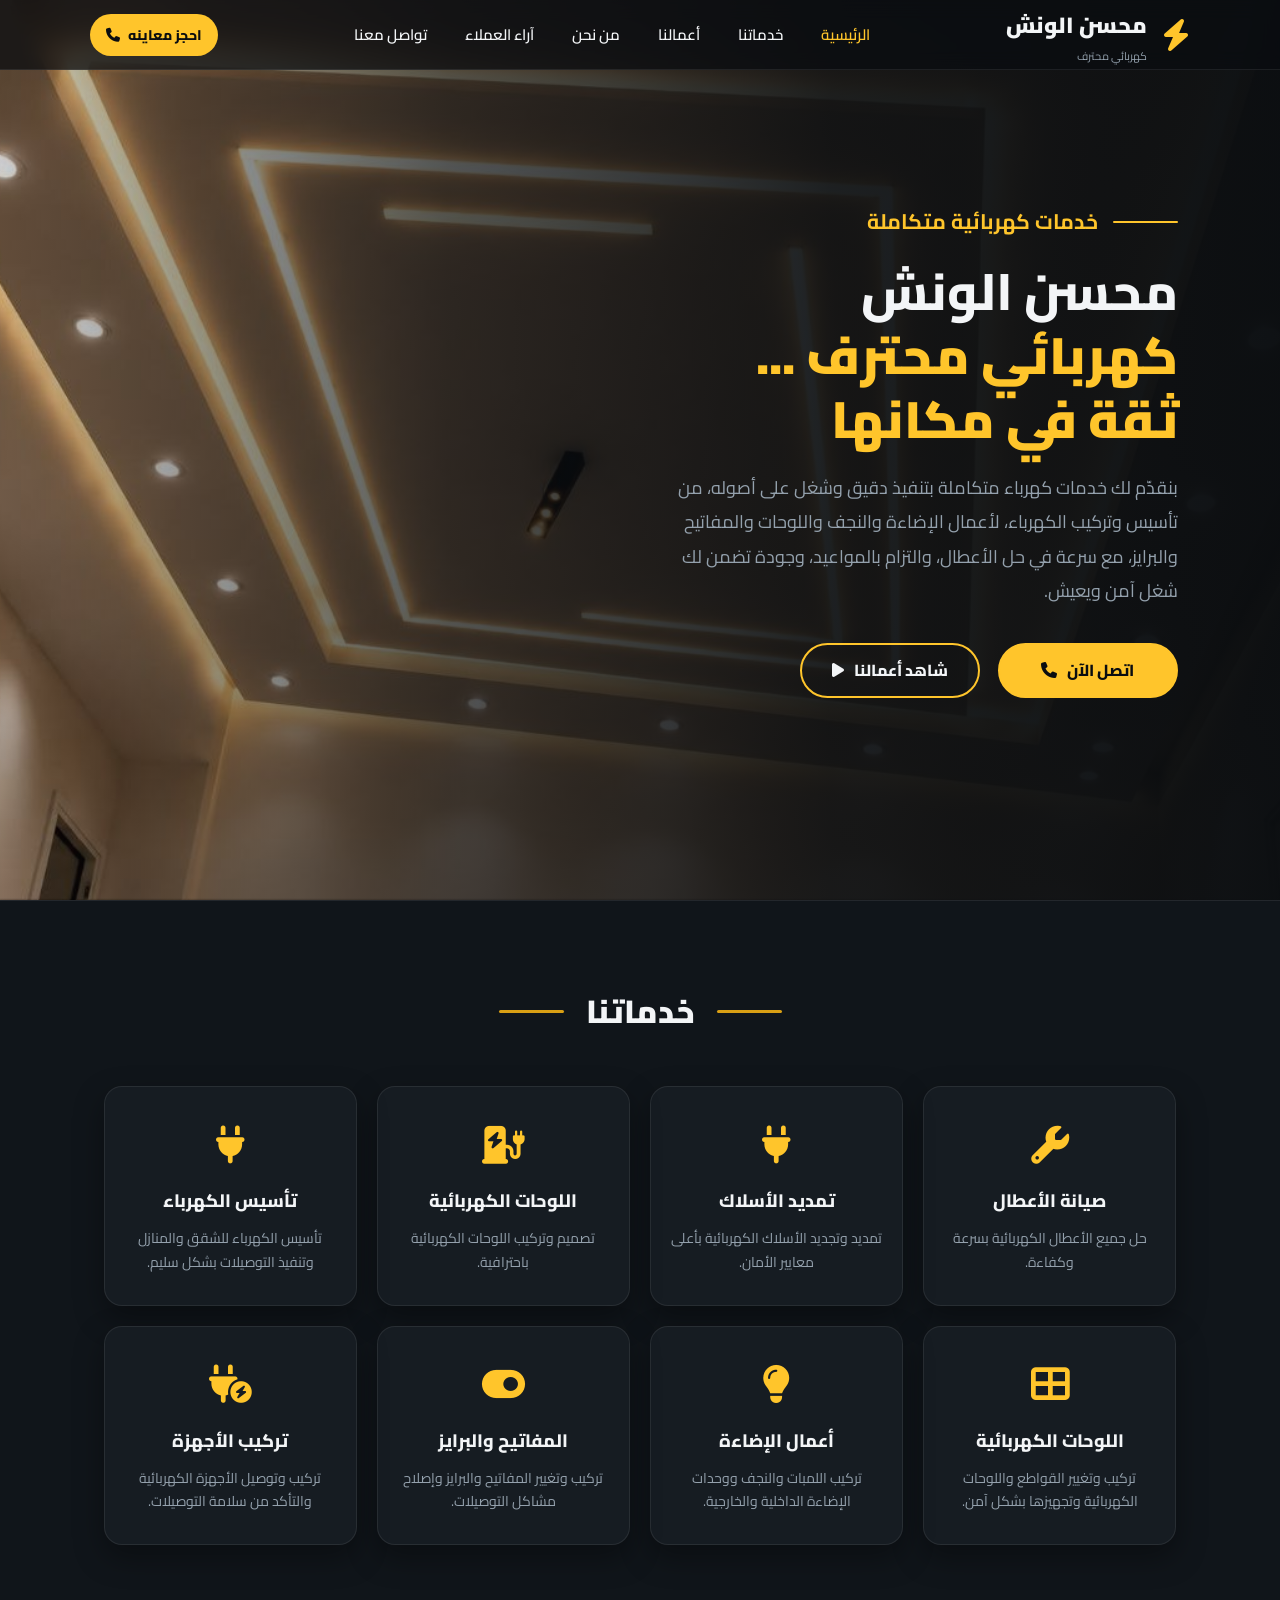
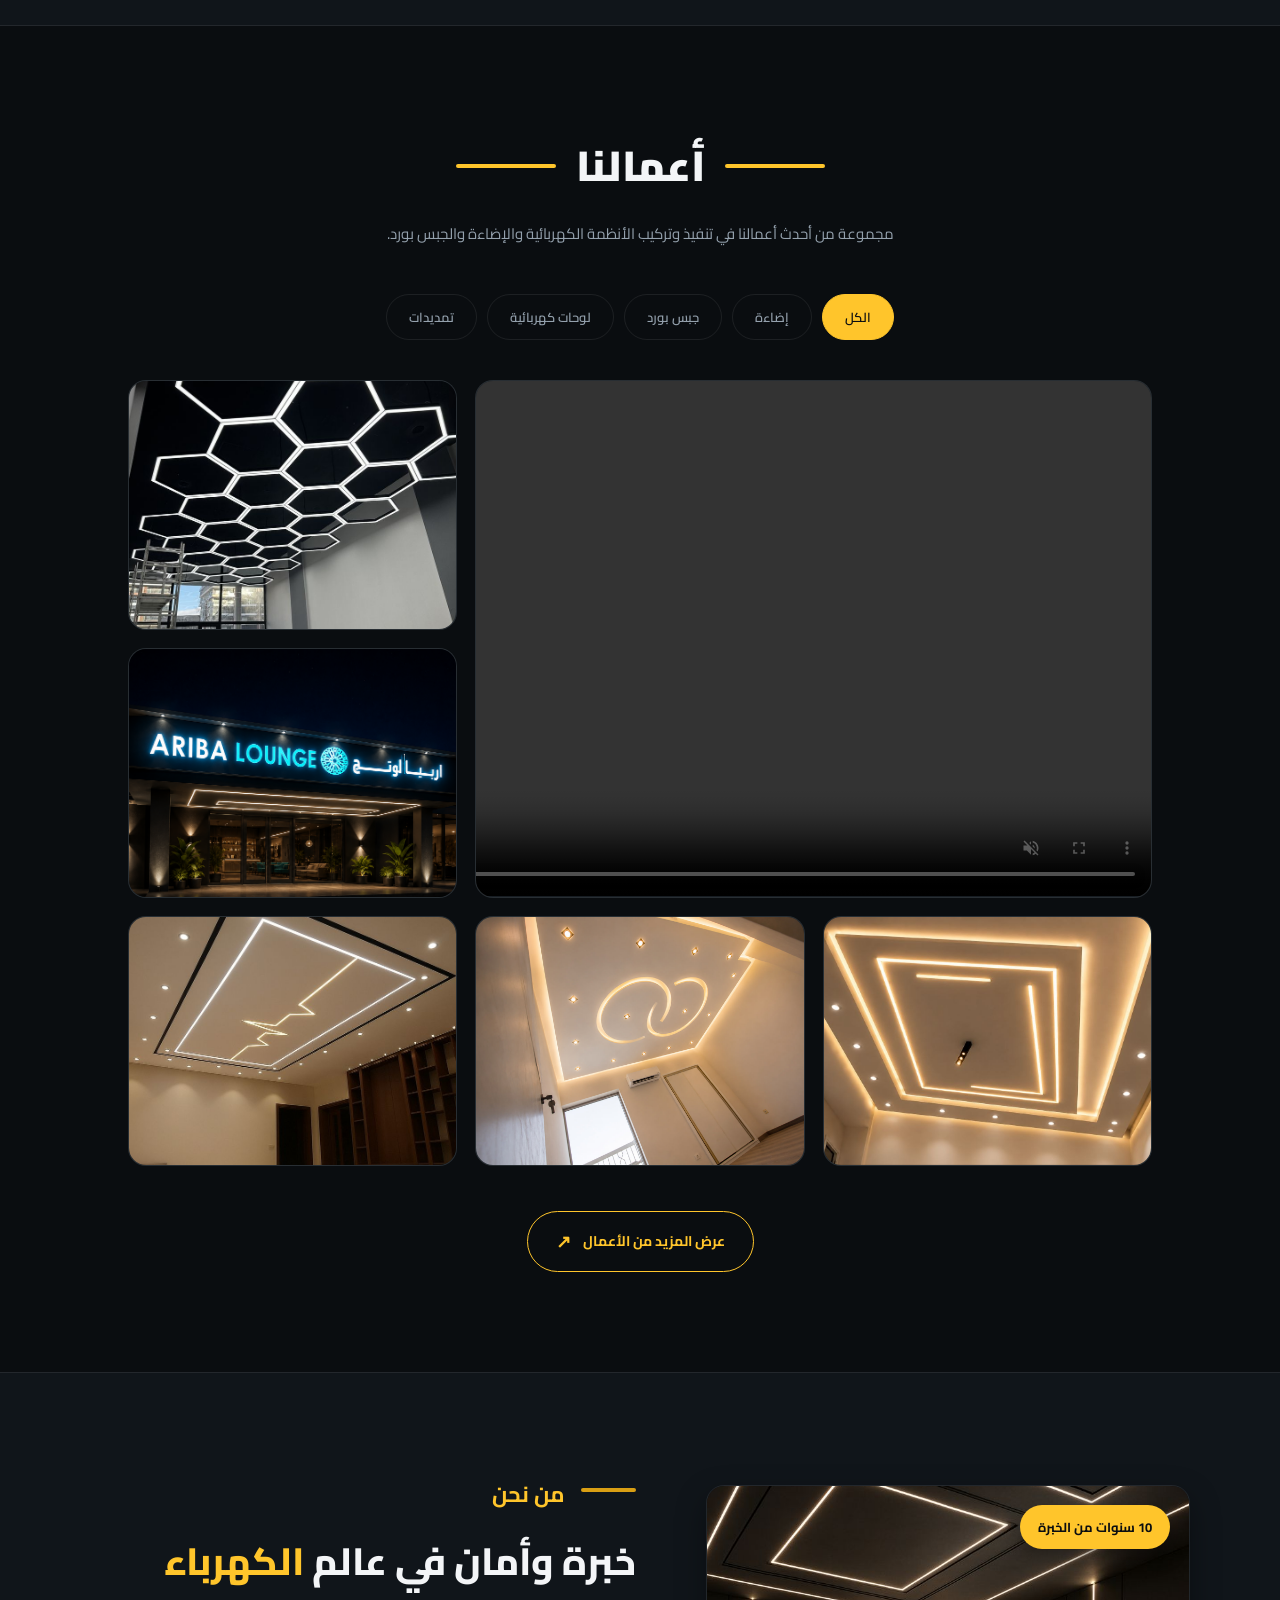
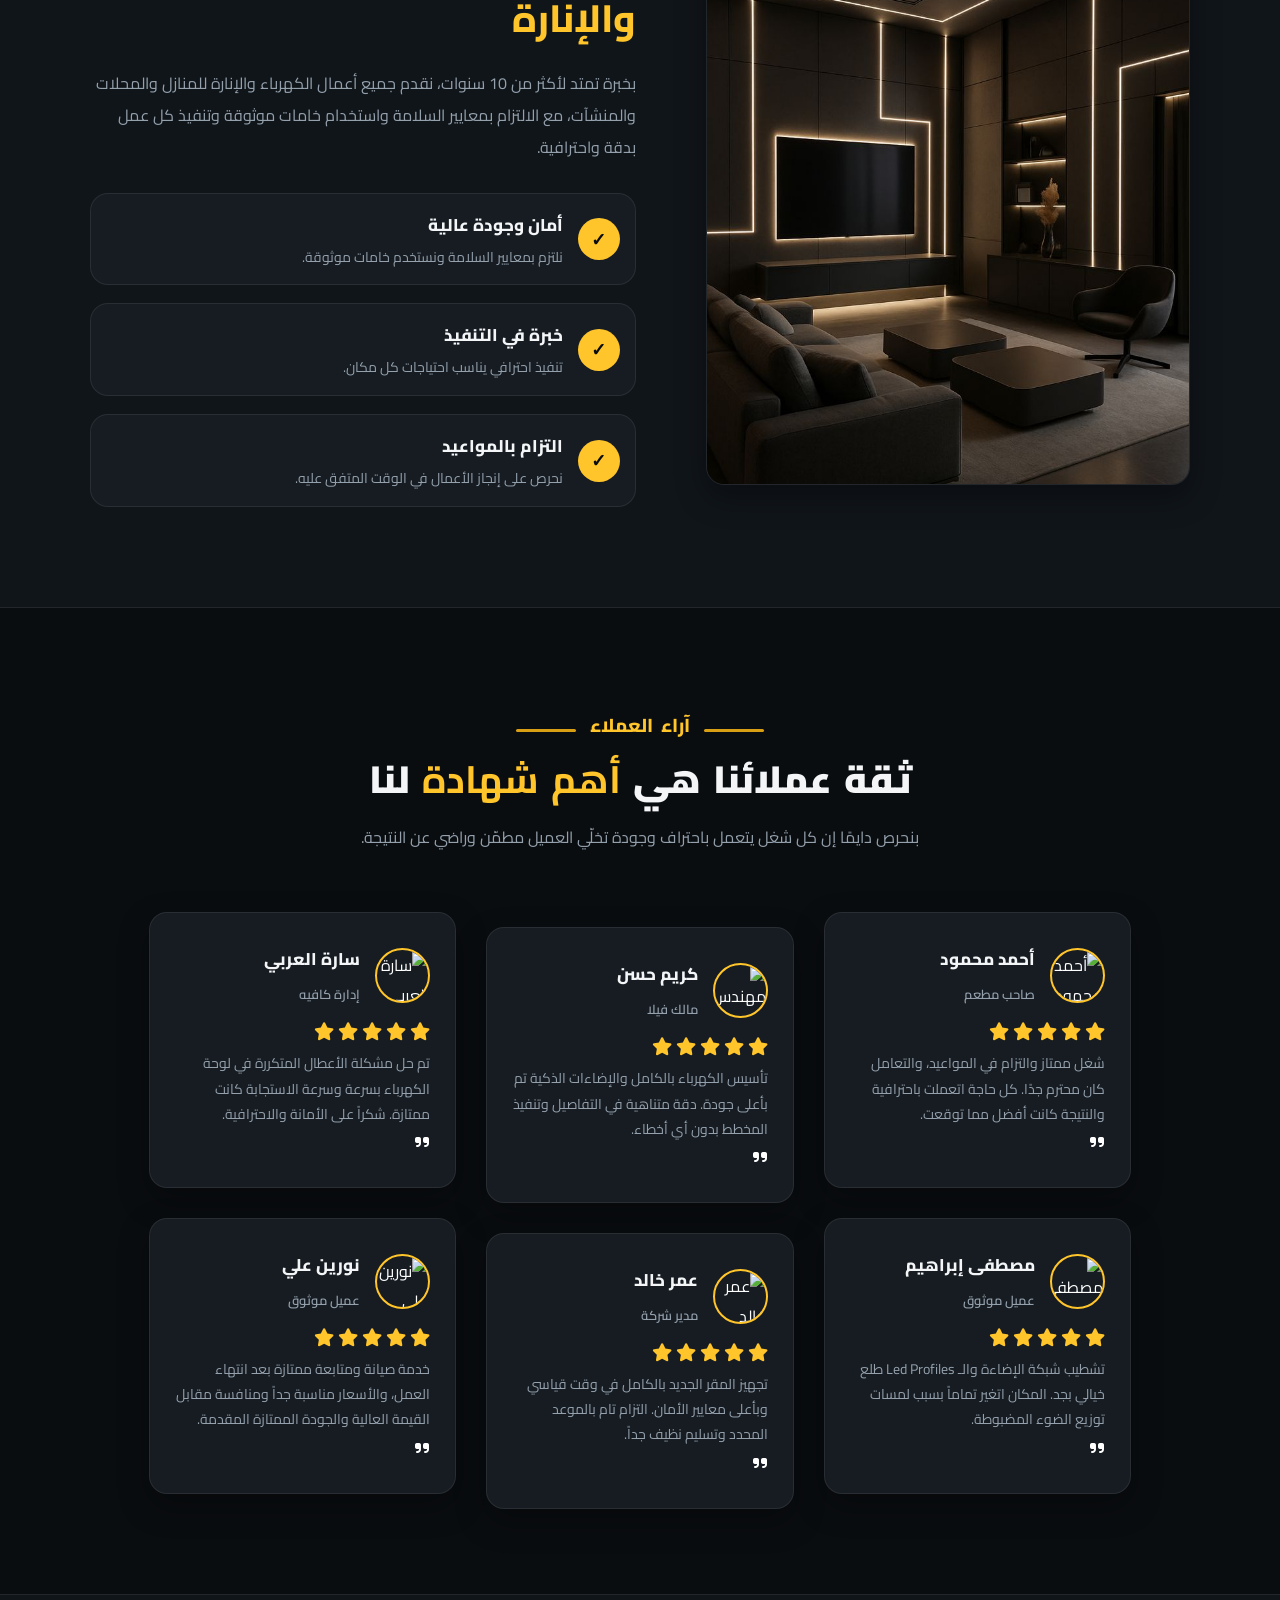
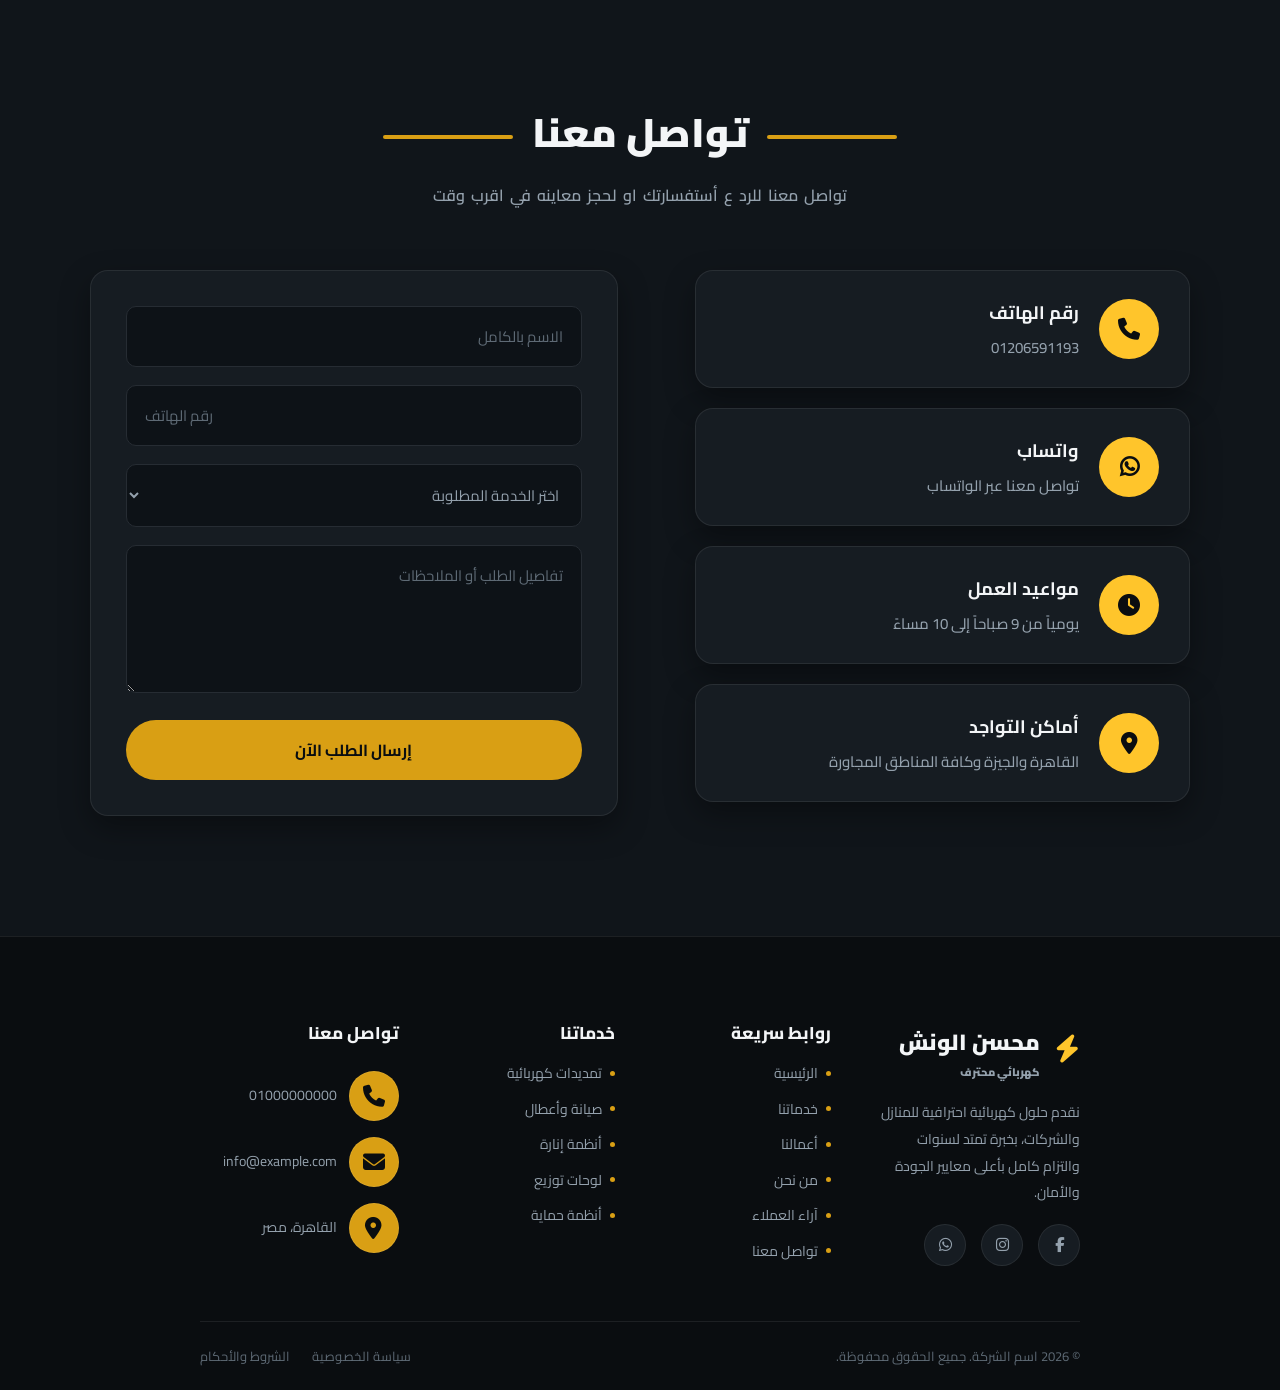
==== commit e83ab987: "Change submit button to a link for WhatsApp" ====
--- a/index.html
+++ b/index.html
@@ -698,7 +698,9 @@
           <div class="input-group">
             <textarea rows="4" placeholder="تفاصيل الطلب أو الملاحظات"></textarea>
           </div>
-          <button type="submit" class="submit-btn">إرسال الطلب الآن</button>
+           <a href="https://wa.me/201206591193">
+            <button type="submit" class="submit-btn">إرسال الطلب الآن</button>
+          </a>
         </form>
       </div>
     </div>
@@ -789,4 +791,4 @@
 
   <script src="js/index.js"></script>
 </body>
-</html>+</html>
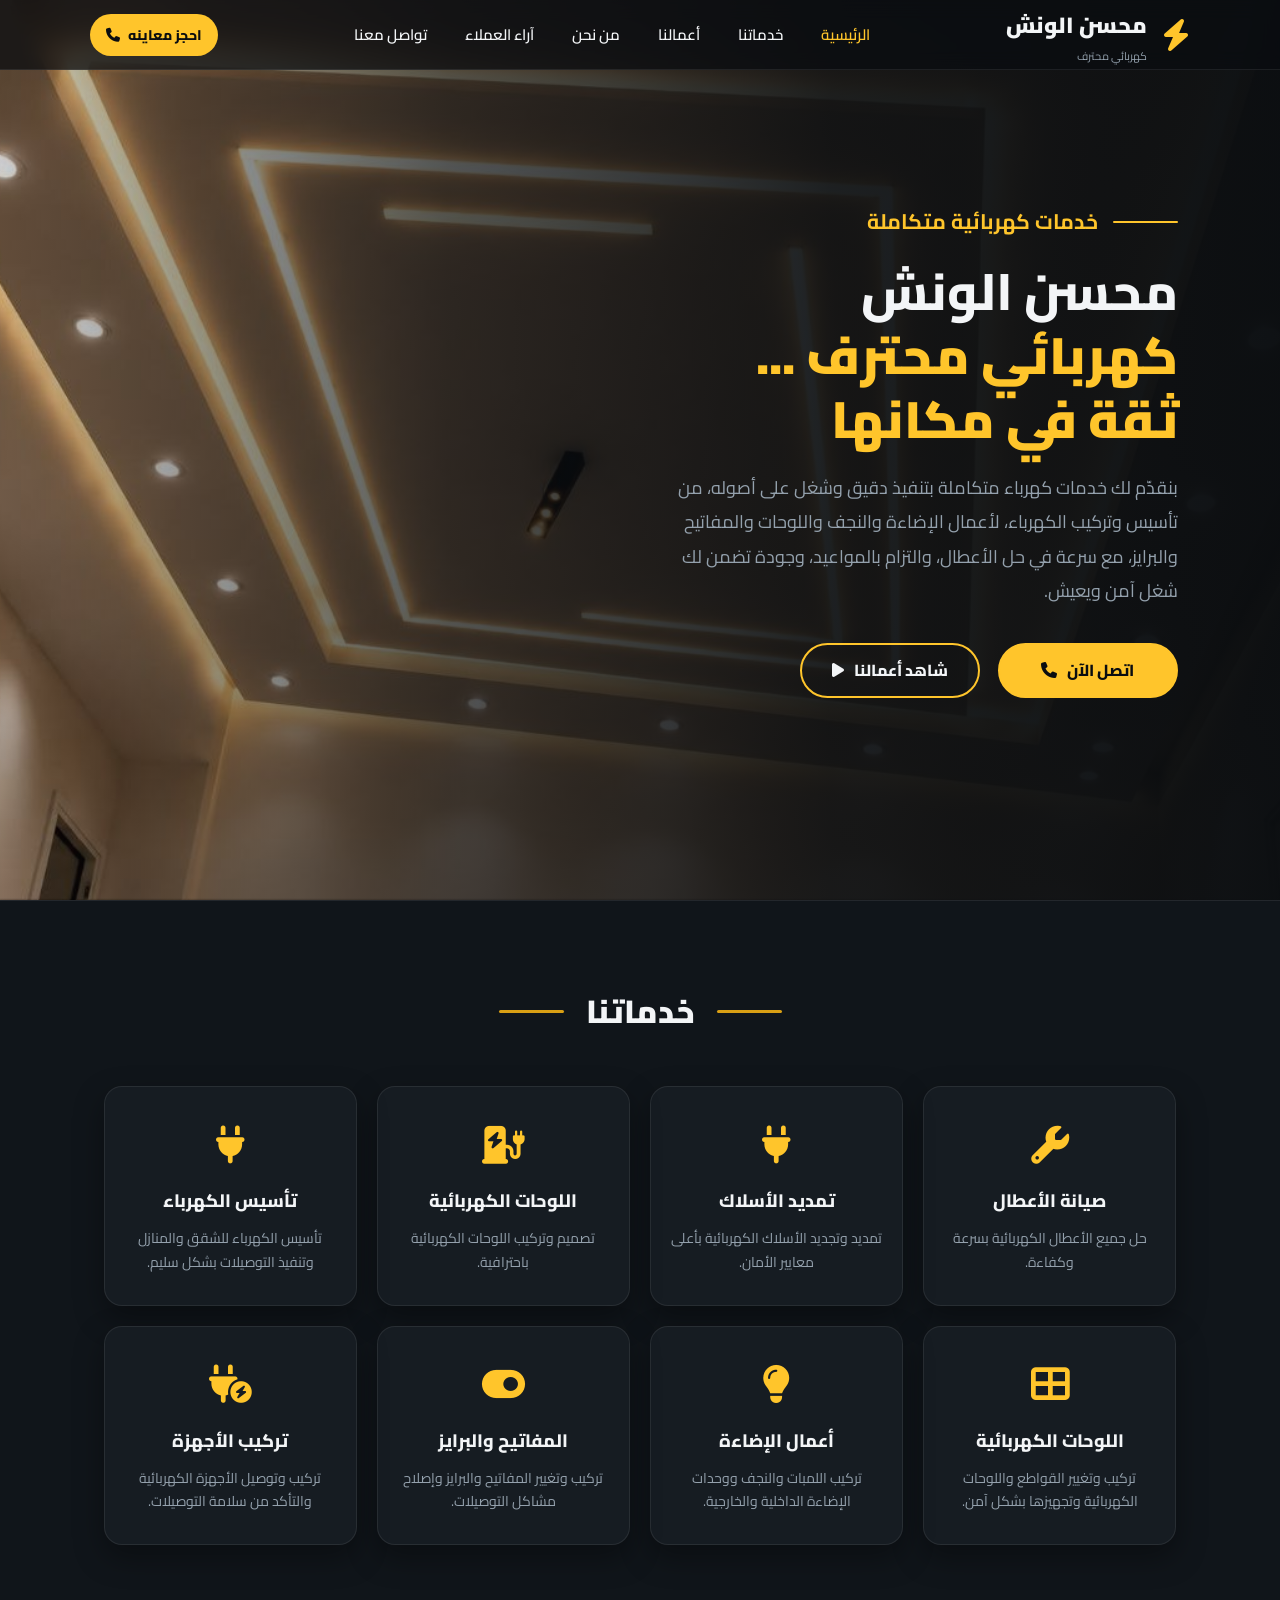
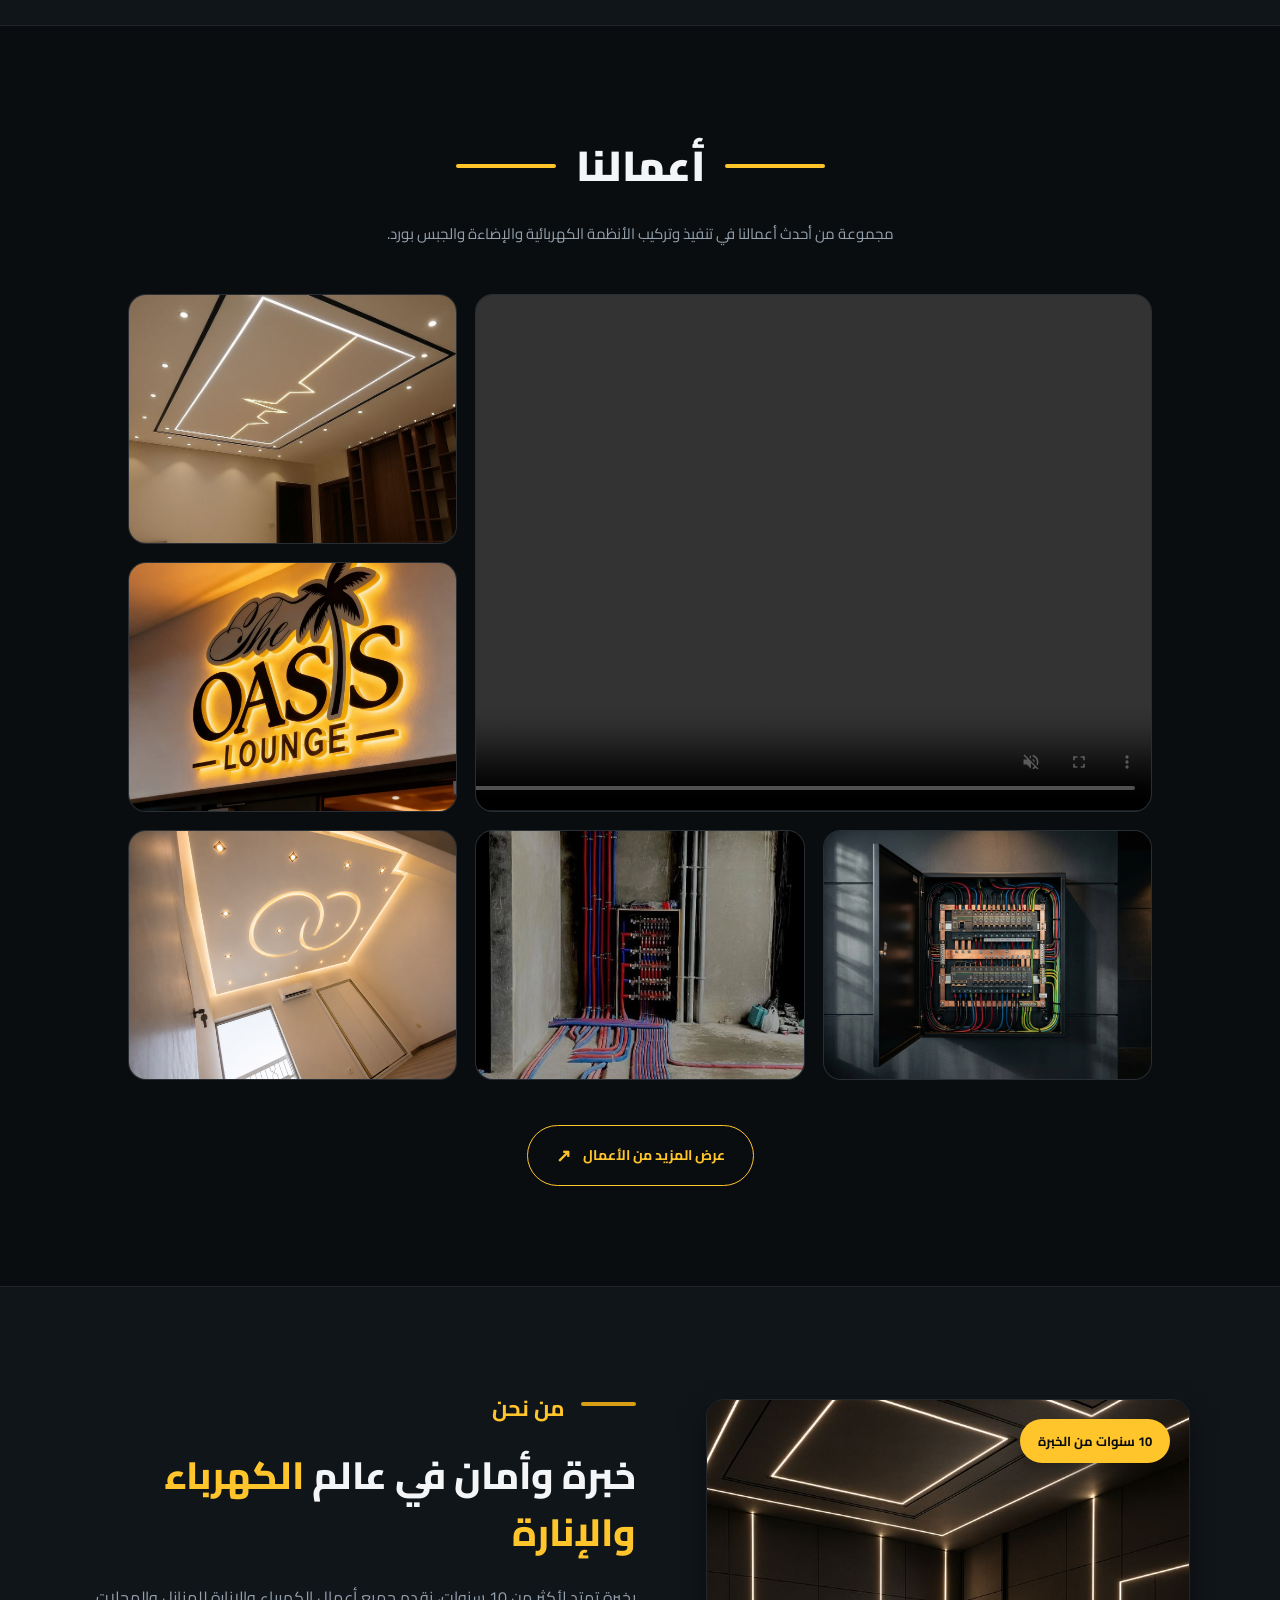
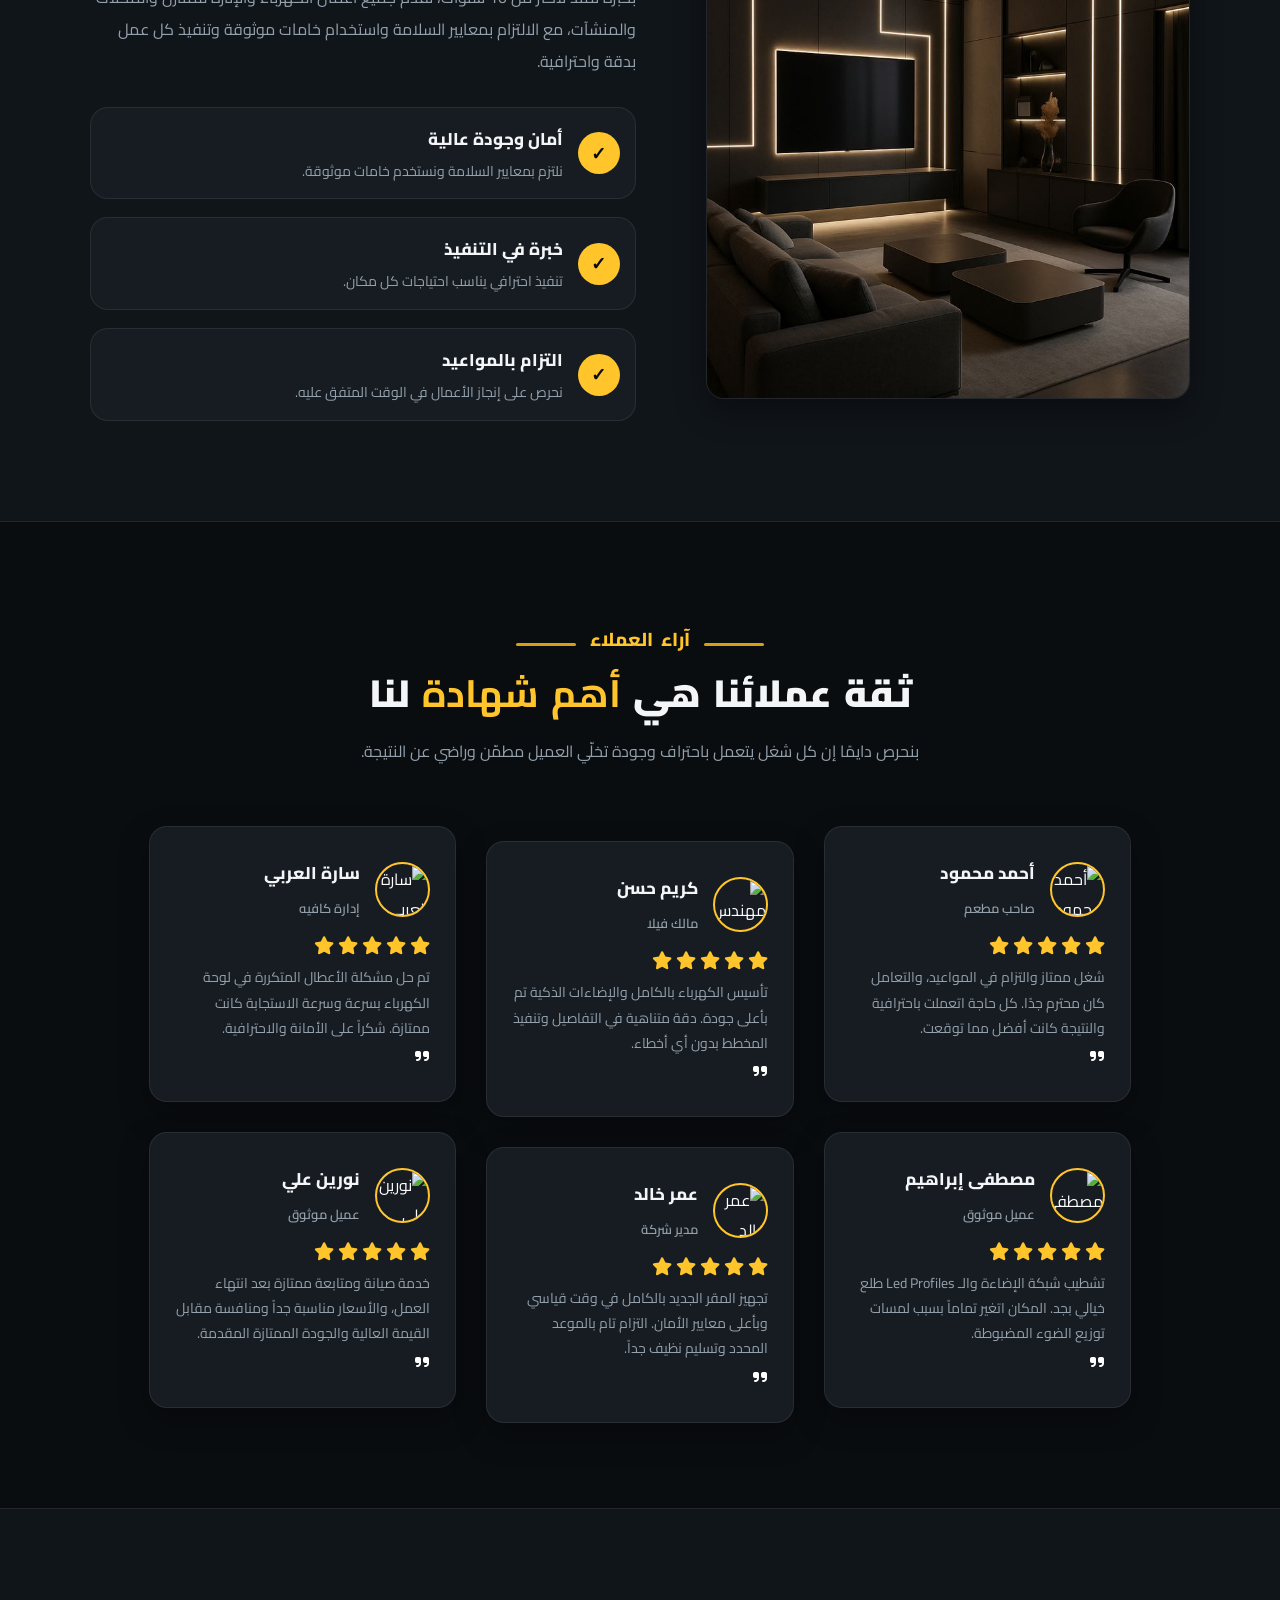
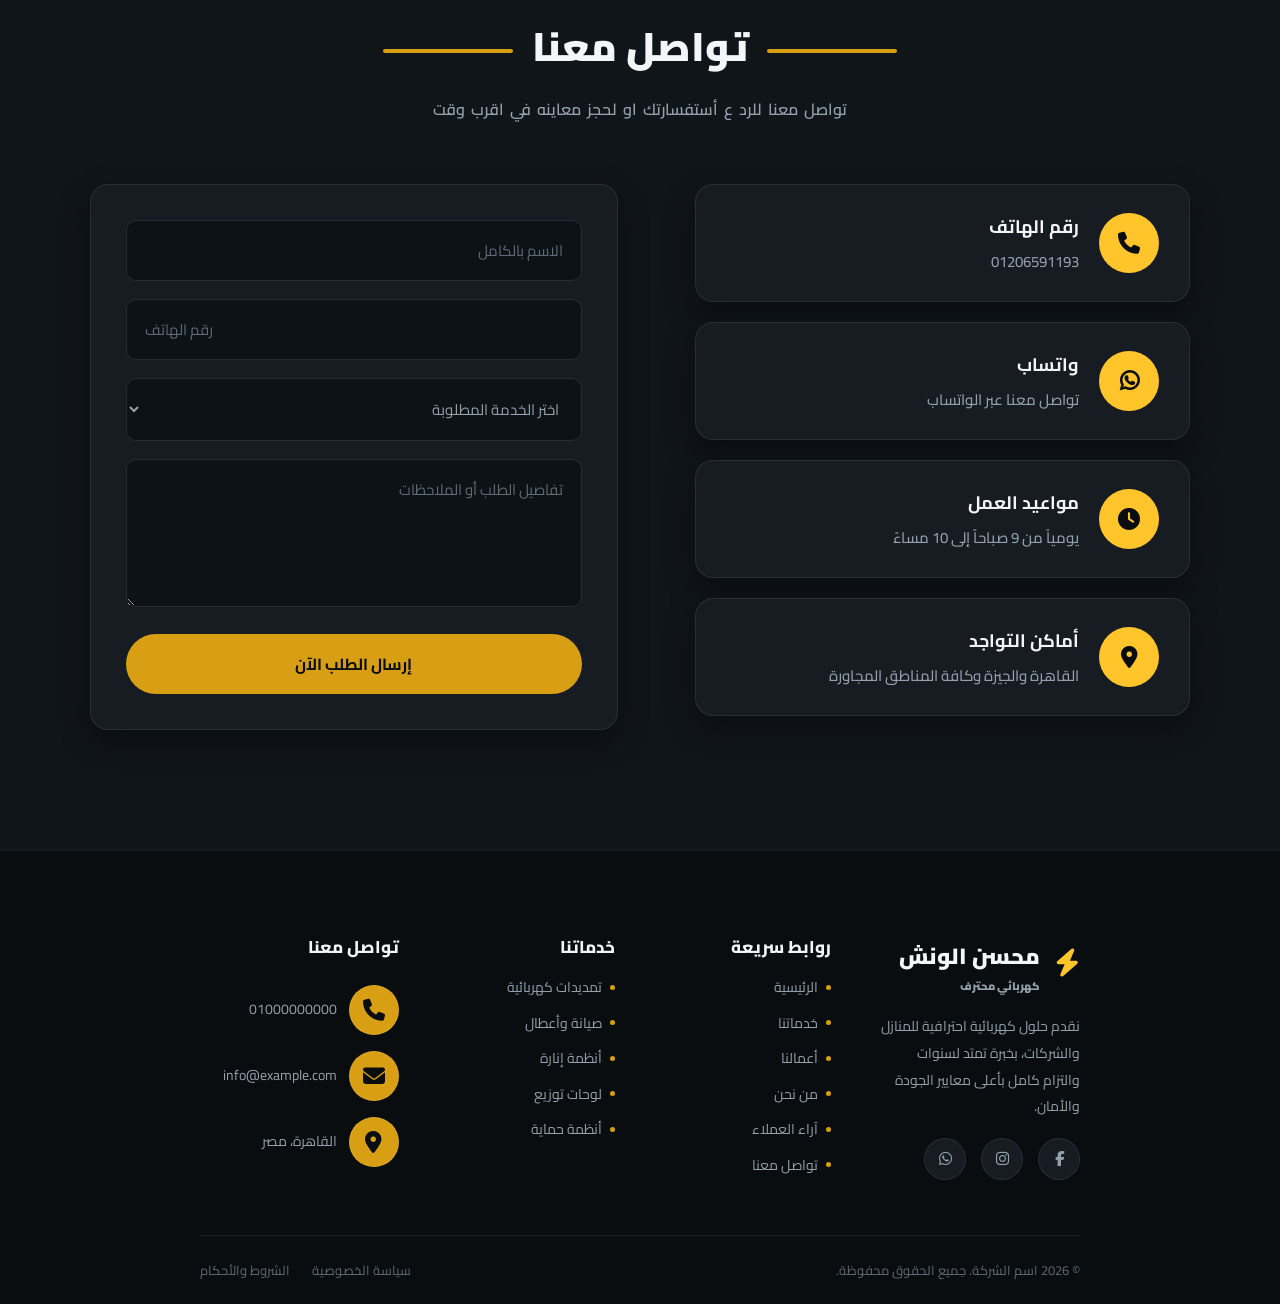
==== commit c6bda6d3: "Update installation gallery" ====
--- a/index.html
+++ b/index.html
@@ -12,6 +12,9 @@
   <link rel="preconnect" href="https://fonts.gstatic.com" crossorigin />
   <link href="https://fonts.googleapis.com/css2?family=Cairo:wght@400;500;600;700;800;900&display=swap"
     rel="stylesheet" />
+
+
+  <!-- <link rel="shortcut icon" href="img/Gemini_Generated_Image_bq30gobq30gobq30.jfif" type="image/x-icon"> -->
   <link rel="stylesheet" href="css/style.css" />
 </head>
 
@@ -19,7 +22,7 @@
 
   <!-- ================= HEADER ================= -->
   <header class="navbar">
-    
+
     <!-- Logo + title + span  -->
     <div class="logo">
       <span class="bolt">
@@ -34,7 +37,7 @@
       </div>
     </div>
 
-    
+
 
     <!--nav-->
     <nav id="navMenu">
@@ -52,8 +55,8 @@
       <span><i class="fa-solid fa-phone"></i></span>
     </a>
     <!--Toggle-->
-    
-    <button class="nav-toggle" id="navToggle" aria-label="فتح القائمة" aria-expanded="false">
+
+    <button class="nav-toggle" id="navToggle">
       <span></span>
       <span></span>
       <span></span>
@@ -220,37 +223,81 @@
         </p>
       </div>
 
-      <!-- Filter -->
+      <!-- Filter
       <div class="works-filter">
         <button class="active">الكل</button>
         <button>إضاءة</button>
         <button>جبس بورد</button>
         <button>لوحات كهربائية</button>
         <button>تمديدات</button>
-      </div>
+      </div> -->
 
       <!-- Works Grid -->
       <div class="works-grid">
-        <!-- Featured Project -->
+
+
+        <!--profile led ==> 1 -->
         <div class="work-card work-featured">
           <video controls autoplay muted loop>
             <source src="./img/video_2026-09-04_14-33-13.mp4" type="video/mp4" />
           </video>
-
           <div class="work-overlay">
             <div>
               <span>إضاءة وجبس بورد</span>
               <h3>تصميم إضاءة حديثة</h3>
-              <p>تنفيذ كامل للإضاءة والديكور الكهربائي</p>
-            </div>
-
-            <a href="#" class="work-arrow"> ↗ </a>
-          </div>
-        </div>
-
-        <!-- Project -->
+              <p>تنفيذ كامل للإضاءة والديكور الكهربائي والبروفايل ليد</p>
+            </div>
+            <a href="gallary.html" data-category="led" class="work-arrow">
+              <span>للمزيد</span>
+              <i class="fa-solid fa-arrow-left"></i>
+            </a>
+          </div>
+        </div>
+
+
+
+
+        <!--Gypsum Lighting -->
         <div class="work-card">
-          <img src="./img//be87c420d6466a7f1e59875015f99b03.jpg" alt="لوحات كهربائية" />
+          <img src="./img/99199348999a768b147f7412500a4eb3.jpg" alt="تمديدات كهربائية" />
+
+          <div class="work-overlay">
+            <div>
+              <span>تمديدات كهربائية</span>
+              <h3>تمديدات كهربائية احترافية</h3>
+            </div>
+
+            <a href="gallary.html" data-category="" class="work-arrow">
+              <span>للمزيد</span>
+              <i class="fa-solid fa-arrow-left"></i>
+            </a>
+          </div>
+        </div>
+
+
+        <!-- Neon ==>2 -->
+        <div class="work-card">
+          <img src="img/16509702061bfc58e045c7c9a4bc0425.jpg" alt="إضاءة ديكورية" />
+
+          <div class="work-overlay">
+            <div>
+              <span>إضاءة ديكورية</span>
+              <h3>إضاءة خارجية فاخرة نيون</h3>
+            </div>
+
+
+            <a href="gallary.html" data-category="Neon" class="work-arrow">
+              <span>للمزيد</span>
+              <i class="fa-solid fa-arrow-left"></i>
+            </a>
+          </div>
+        </div>
+
+
+
+        <!-- electric panels -->
+        <div class="work-card">
+          <img src="img/Gemini_Generated_Image_mditormditormdit.jfif" alt="لوحات كهربائية" />
 
           <div class="work-overlay">
             <div>
@@ -258,41 +305,16 @@
               <h3>لوحة كهربائية متكاملة</h3>
             </div>
 
-            <a href="#" class="work-arrow">↗</a>
-          </div>
-        </div>
-
-        <!-- Project -->
+            <a href="gallary.html" data-category="Panels" class="work-arrow">
+              <span>للمزيد</span>
+              <i class="fa-solid fa-arrow-left"></i>
+            </a>
+          </div>
+        </div>
+
+        <!--Wiring -->
         <div class="work-card">
-          <img src="./img/ChatGPT Image Sep 2, 2026, 11_49_43 PM.png" alt="إضاءة ديكورية" />
-
-          <div class="work-overlay">
-            <div>
-              <span>إضاءة ديكورية</span>
-              <h3>إضاءة داخلية فاخرة</h3>
-            </div>
-
-            <a href="#" class="work-arrow">↗</a>
-          </div>
-        </div>
-
-        <!-- Project -->
-        <div class="work-card">
-          <img src="./img/photo_2026-09-02_20-09-18.jpg" alt="إضاءة خارجية" />
-
-          <div class="work-overlay">
-            <div>
-              <span>إضاءة خارجية</span>
-              <h3>تنسيق إضاءة خارجية</h3>
-            </div>
-
-            <a href="#" class="work-arrow">↗</a>
-          </div>
-        </div>
-
-        <!-- Project -->
-        <div class="work-card">
-          <img src="./img/photo_2026-09-03_00-24-23.jpg" alt="تمديدات كهربائية" />
+          <img src="img/faa2b32322c1133e350d46d725b77f85.jpg" alt="إضاءة خارجية" />
 
           <div class="work-overlay">
             <div>
@@ -300,13 +322,18 @@
               <h3>تمديدات كهربائية احترافية</h3>
             </div>
 
-            <a href="#" class="work-arrow">↗</a>
-          </div>
-        </div>
-
-        <!-- Project -->
+
+            <a href="gallary.html" data-category="wiring" class="work-arrow">
+              <span>للمزيد</span>
+              <i class="fa-solid fa-arrow-left"></i>
+            </a>
+          </div>
+        </div>
+
+
+        <!-- Gypsum Lighting -->
         <div class="work-card">
-          <img src="./img/99199348999a768b147f7412500a4eb3.jpg" alt="تمديدات كهربائية" />
+          <img src="./img/photo_2026-09-03_00-24-23.jpg" alt="تمديدات كهربائية" />
 
           <div class="work-overlay">
             <div>
@@ -314,14 +341,20 @@
               <h3>تمديدات كهربائية احترافية</h3>
             </div>
 
-            <a href="#" class="work-arrow">↗</a>
-          </div>
-        </div>
+            <a href="gallary.html" data-category="" class="work-arrow">
+              <span>للمزيد</span>
+              <i class="fa-solid fa-arrow-left"></i>
+            </a>
+          </div>
+        </div>
+
+
+
       </div>
 
       <!-- CTA -->
       <div class="works-btn">
-        <a href="#">
+        <a href="gallary.html" id="allWorksBtn">
           عرض المزيد من الأعمال
           <span>↗</span>
         </a>
@@ -606,7 +639,7 @@
 
       <div class="right-side">
 
-     <!-------------------------------------------------->
+        <!-------------------------------------------------->
         <!-- card Phone -->
         <div class="contact-card">
 
@@ -616,7 +649,7 @@
             <div class="circle">
               <i class="fa-solid fa-phone"></i>
             </div>
- 
+
             <!--phone-->
             <div class="phone">
               رقم الهاتف
@@ -625,7 +658,7 @@
           </a>
 
         </div>
-      <!-------------------------------------------------->
+        <!-------------------------------------------------->
 
         <!-- card whats app -->
         <div class="contact-card">
@@ -636,7 +669,7 @@
               <i class="fa-brands fa-whatsapp"></i>
             </div>
 
-                <!--contant-->
+            <!--contant-->
             <div class="phone">
               واتساب
               <p>تواصل معنا عبر الواتساب</p>
@@ -676,7 +709,7 @@
       </div>
 
       <div class="left-side">
-        <form class="contact-form">
+        <form class="contact-form" id="contactForm">
 
           <div class="input-group">
             <input type="text" placeholder="الاسم بالكامل" required>
@@ -698,7 +731,7 @@
           <div class="input-group">
             <textarea rows="4" placeholder="تفاصيل الطلب أو الملاحظات"></textarea>
           </div>
-           <a href="https://wa.me/201206591193">
+          <a href="https://wa.me/201206591193">
             <button type="submit" class="submit-btn">إرسال الطلب الآن</button>
           </a>
         </form>
@@ -707,88 +740,90 @@
   </section>
 
   <!-- =================   Footer ================= -->
-<footer class="footer">
-  <div class="container">
-    <div class="footer-top">
-
-      <!-- Brand -->
-      <div class="footer-brand">
-        <a href="#" class="logo-link">
-          <div class="logo">
-            <span class="bolt"><i class="fa-solid fa-bolt"></i></span>
-            <h2> محسن الونش<br /><span>كهربائي محترف </span></h2>
-          </div>
-        </a>
-        <p>
-          نقدم حلول كهربائية احترافية للمنازل والشركات، بخبرة تمتد لسنوات
-          والتزام كامل بأعلى معايير الجودة والأمان.
-        </p>
-        <div class="footer-social">
-          <a href="#" aria-label="فيسبوك"><i class="fa-brands fa-facebook-f"></i></a>
-          <a href="#" aria-label="انستجرام"><i class="fa-brands fa-instagram"></i></a>
-          <a href="#" aria-label="واتساب"><i class="fa-brands fa-whatsapp"></i></a>
-       
-        </div>
-      </div>
-
-      <!--  Links -->
-      <div class="footer-links">
-        <h3>روابط سريعة</h3>
-        <ul>
-          <li><a href="#hero">الرئيسية</a></li>
-          <li><a href="#services">خدماتنا</a></li>
-          <li><a href="#works">أعمالنا</a></li>
-          <li><a href="#about">من نحن</a></li>
-          <li><a href="#reviews">آراء العملاء</a></li>
-          <li><a href="#contact">تواصل معنا</a></li>
-        </ul>
-      </div>
-
-      <!-- Services -->
-      <div class="footer-links">
-        <h3>خدماتنا</h3>
-        <ul>
-          <li><a href="#">تمديدات كهربائية</a></li>
-          <li><a href="#">صيانة وأعطال</a></li>
-          <li><a href="#">أنظمة إنارة</a></li>
-          <li><a href="#">لوحات توزيع</a></li>
-          <li><a href="#">أنظمة حماية</a></li>
-        </ul>
-      </div>
-
-      <!-- Contact -->
-       
-      <div class="footer-contact">
-        <h3>تواصل معنا</h3>
-
-        <div class="footer-contact-item">
-          <span class="circle"><i class="fa-solid fa-phone"></i></span>
-          <span>01000000000</span>
-        </div>
-
-        <div class="footer-contact-item">
-          <span class="circle"><i class="fa-solid fa-envelope"></i></span>
-          <span>info@example.com</span>
-        </div>
-
-        <div class="footer-contact-item">
-          <span class="circle"><i class="fa-solid fa-location-dot"></i></span>
-          <span>القاهرة، مصر</span>
-        </div>
-      </div>
-
-    </div>
-
-    <div class="footer-bottom">
-      <p>© 2026 اسم الشركة. جميع الحقوق محفوظة.</p>
-      <div class="footer-legal">
-        <a href="#">سياسة الخصوصية</a>
-        <a href="#">الشروط والأحكام</a>
-      </div>
-    </div>
-  </div>
-</footer>
+  <footer class="footer">
+    <div class="container">
+      <div class="footer-top">
+
+        <!-- Brand -->
+        <div class="footer-brand">
+          <a href="#" class="logo-link">
+            <div class="logo">
+              <span class="bolt"><i class="fa-solid fa-bolt"></i></span>
+              <h2> محسن الونش<br /><span>كهربائي محترف </span></h2>
+            </div>
+          </a>
+          <p>
+            نقدم حلول كهربائية احترافية للمنازل والشركات، بخبرة تمتد لسنوات
+            والتزام كامل بأعلى معايير الجودة والأمان.
+          </p>
+          <div class="footer-social">
+            <a href="#" aria-label="فيسبوك"><i class="fa-brands fa-facebook-f"></i></a>
+            <a href="#" aria-label="انستجرام"><i class="fa-brands fa-instagram"></i></a>
+            <a href="#" aria-label="واتساب"><i class="fa-brands fa-whatsapp"></i></a>
+
+          </div>
+        </div>
+
+        <!--  Links -->
+        <div class="footer-links">
+          <h3>روابط سريعة</h3>
+          <ul>
+            <li><a href="#hero">الرئيسية</a></li>
+            <li><a href="#services">خدماتنا</a></li>
+            <li><a href="#works">أعمالنا</a></li>
+            <li><a href="#about">من نحن</a></li>
+            <li><a href="#reviews">آراء العملاء</a></li>
+            <li><a href="#contact">تواصل معنا</a></li>
+          </ul>
+        </div>
+
+        <!-- Services -->
+        <div class="footer-links">
+          <h3>خدماتنا</h3>
+          <ul>
+            <li><a href="#">تمديدات كهربائية</a></li>
+            <li><a href="#">صيانة وأعطال</a></li>
+            <li><a href="#">أنظمة إنارة</a></li>
+            <li><a href="#">لوحات توزيع</a></li>
+            <li><a href="#">أنظمة حماية</a></li>
+          </ul>
+        </div>
+
+        <!-- Contact -->
+
+        <div class="footer-contact">
+          <h3>تواصل معنا</h3>
+
+          <div class="footer-contact-item">
+            <span class="circle"><i class="fa-solid fa-phone"></i></span>
+            <span>01000000000</span>
+          </div>
+
+          <div class="footer-contact-item">
+            <span class="circle"><i class="fa-solid fa-envelope"></i></span>
+            <span>info@example.com</span>
+          </div>
+
+          <div class="footer-contact-item">
+            <span class="circle"><i class="fa-solid fa-location-dot"></i></span>
+            <span>القاهرة، مصر</span>
+          </div>
+        </div>
+
+      </div>
+
+      <div class="footer-bottom">
+        <p>© 2026 اسم الشركة. جميع الحقوق محفوظة.</p>
+        <div class="footer-legal">
+          <a href="#">سياسة الخصوصية</a>
+          <a href="#">الشروط والأحكام</a>
+        </div>
+      </div>
+    </div>
+  </footer>
 
   <script src="js/index.js"></script>
+
 </body>
-</html>
+
+</html>
--- a/css/style.css
+++ b/css/style.css
@@ -545,21 +545,36 @@
   margin-top: 6px;
 }
 
+/* Work Arrow */
 .work-arrow {
-  width: 45px;
-  height: 45px;
-  display: flex;
+  display: inline-flex;
   align-items: center;
   justify-content: center;
-  border-radius: 50%;
-  background: var(--yellow);
-  color: var(--bg-void);
+  gap: 8px;
+  padding: 10px 16px;
+  color: #fff;
+  background: rgba(99, 74, 6, 0.12);
+  border: 1px solid rgba(144, 108, 9, 0.45);
+  border-radius: 8px;
+  font-size: 14px;
+  font-weight: 700;
   text-decoration: none;
-  font-size: 22px;
-  transform: translateY(15px);
-  transition: 0.4s;
-}
-
+  backdrop-filter: blur(8px);
+  transition: all 0.3s ease;
+}
+
+.work-arrow:hover {
+  color: var(--yellow-dark);
+  background: var(--bg-card);
+  border-color: var(--yellow);
+
+  transform: translateY(-3px);
+  box-shadow: 0 8px 20px rgba(90, 67, 3, 0.2);
+}
+
+.work-arrow:hover {
+  gap: 12px;
+}
 .work-card:hover .work-arrow {
   transform: translateY(0);
 }
@@ -1218,7 +1233,6 @@
   color: var(--yellow);
 }
 
-
 /* =====================================================
    RESPONSIVE
 ===================================================== */
@@ -1261,7 +1275,6 @@
 /* ================= TABLET ================= */
 
 @media (max-width: 1100px) {
-
   /* Navbar */
 
   .navbar {
@@ -1275,7 +1288,6 @@
   .navbar nav a {
     font-size: 14px;
   }
-
 
   /* Hero */
 
@@ -1284,7 +1296,6 @@
     padding-right: 6%;
   }
 
-
   /* Services */
 
   .services {
@@ -1294,7 +1305,6 @@
   .service-card {
     width: 31%;
   }
-
 
   /* Works */
 
@@ -1311,7 +1321,6 @@
     grid-row: span 2;
   }
 
-
   /* About */
 
   .about {
@@ -1331,14 +1340,12 @@
     height: 500px;
   }
 
-
   /* Reviews */
 
   .reviews .container .review-card {
     width: 45%;
   }
 
-
   /* Contact */
 
   .full {
@@ -1352,7 +1359,6 @@
   .left-side {
     width: 50%;
   }
-
 
   /* Footer */
 
@@ -1372,14 +1378,11 @@
   .footer-links {
     width: 25%;
   }
-
-}
-
+}
 
 /* ================= MOBILE ================= */
 
 @media (max-width: 768px) {
-
   /* Navbar */
 
   .navbar {
@@ -1452,7 +1455,6 @@
     overflow: hidden;
   }
 
-
   /* Hero */
 
   .hero {
@@ -1491,17 +1493,13 @@
     margin-bottom: 28px;
   }
 
-
-
   .primary-btn,
   .secondary-btn {
-    
     min-width: 100px;
     height: 40px;
     font-size: 14px;
   }
 
-
   /* Services */
 
   .services {
@@ -1541,7 +1539,6 @@
   .service-card p {
     font-size: 13px;
   }
-
 
   /* Works */
 
@@ -1615,7 +1612,6 @@
     height: 100%;
     object-fit: cover;
   }
-
 
   /* About */
 
@@ -1671,7 +1667,6 @@
     font-size: 13px;
   }
 
-
   /* Reviews */
 
   .reviews {
@@ -1711,7 +1706,6 @@
   .reviews .container .review-card:hover {
     transform: translateY(-5px);
   }
-
 
   /* Contact */
 
@@ -1788,7 +1782,6 @@
     font-size: 14px;
   }
 
-
   /* Footer */
 
   .footer {
@@ -1835,14 +1828,11 @@
   .footer-bottom .footer-legal {
     gap: 15px;
   }
-
-}
-
+}
 
 /* ================= SMALL MOBILE ================= */
 
 @media (max-width: 480px) {
-
   /* Navbar */
 
   .navbar {
@@ -1865,7 +1855,6 @@
   .navbar nav a {
     font-size: 16px;
   }
-
 
   /* Hero */
 
@@ -1892,13 +1881,11 @@
     max-width: 300px;
   }
 
-
   /* Services */
 
   .service-card {
     width: 100%;
   }
-
 
   /* Works */
 
@@ -1916,7 +1903,6 @@
     padding: 8px 12px;
   }
 
-
   /* About */
 
   .about .right img {
@@ -1927,13 +1913,11 @@
     font-size: 27px;
   }
 
-
   /* Reviews */
 
   .reviews-title h2 {
     font-size: 27px;
   }
-
 
   /* Contact */
 
@@ -1962,7 +1946,6 @@
     font-size: 12px;
   }
 
-
   /* Footer */
 
   .footer {
@@ -1973,6 +1956,4 @@
     flex-direction: column;
     gap: 8px;
   }
-
-}
-
+}
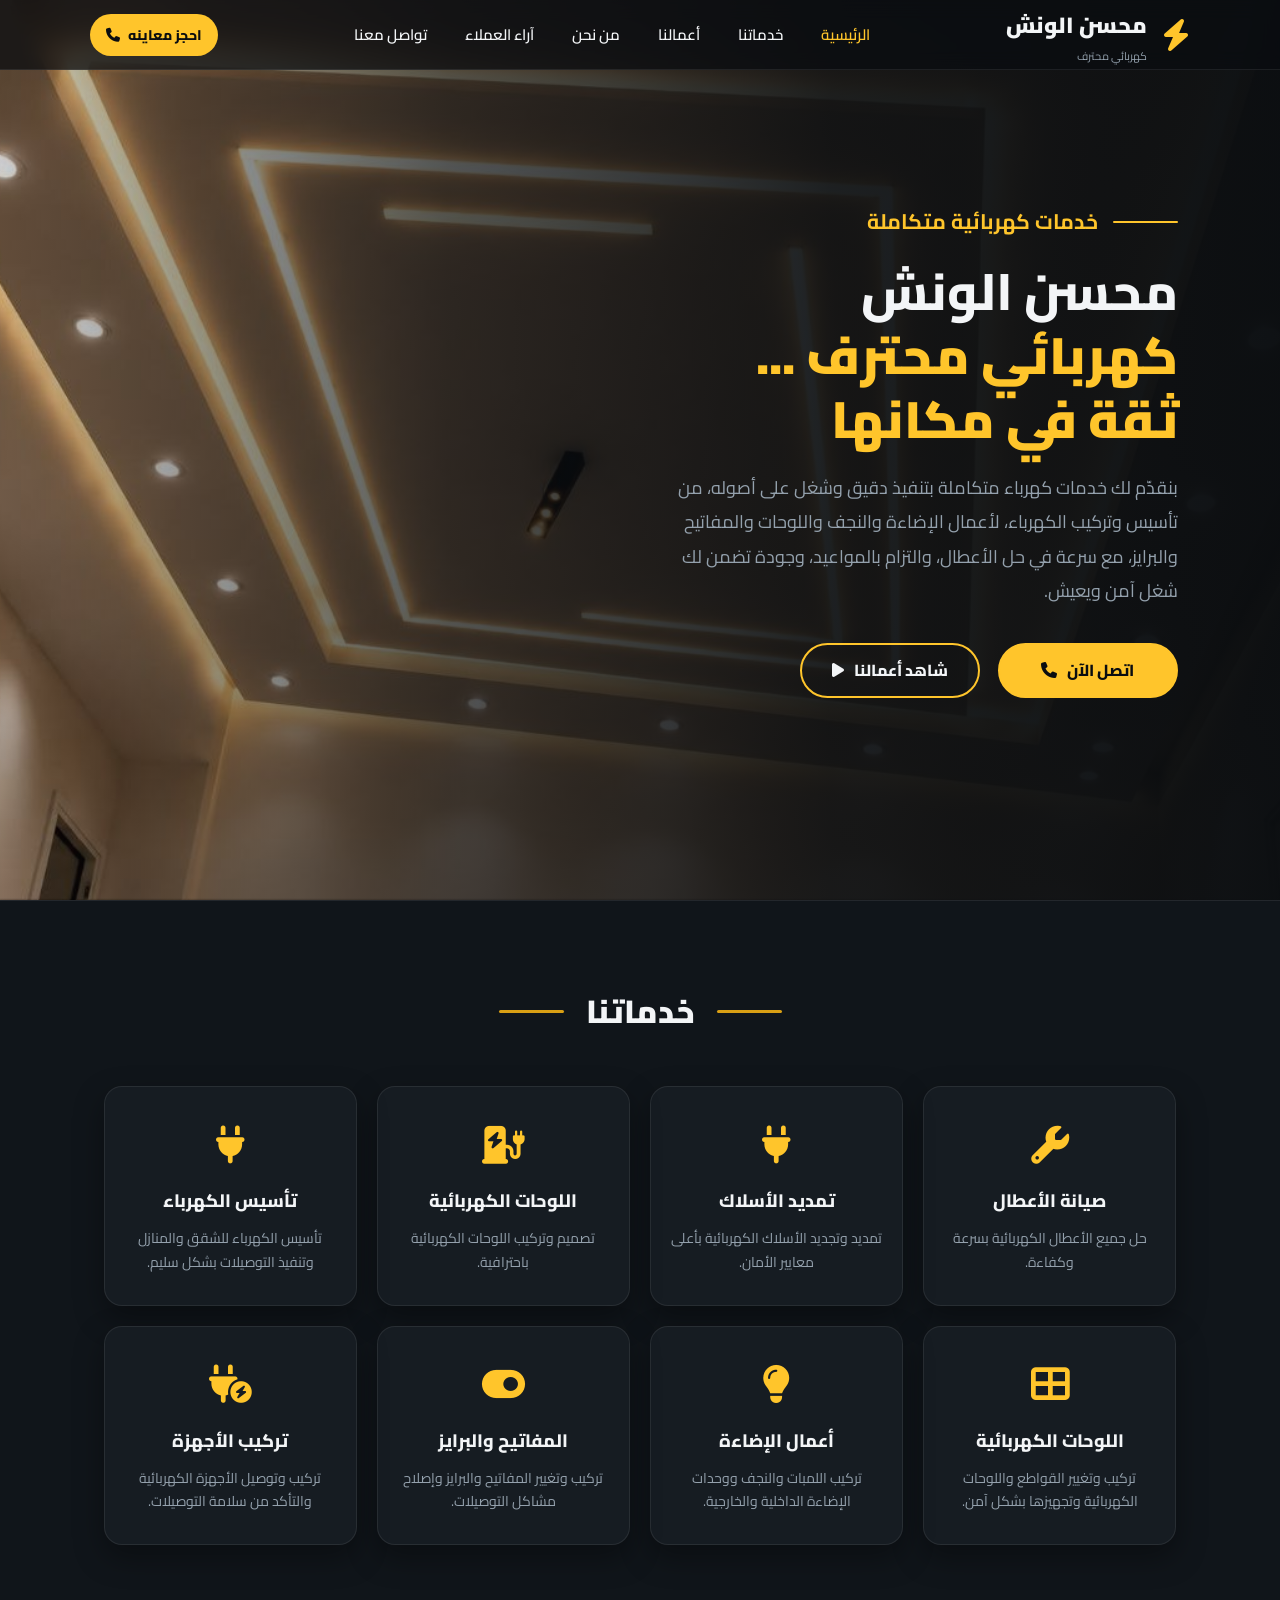
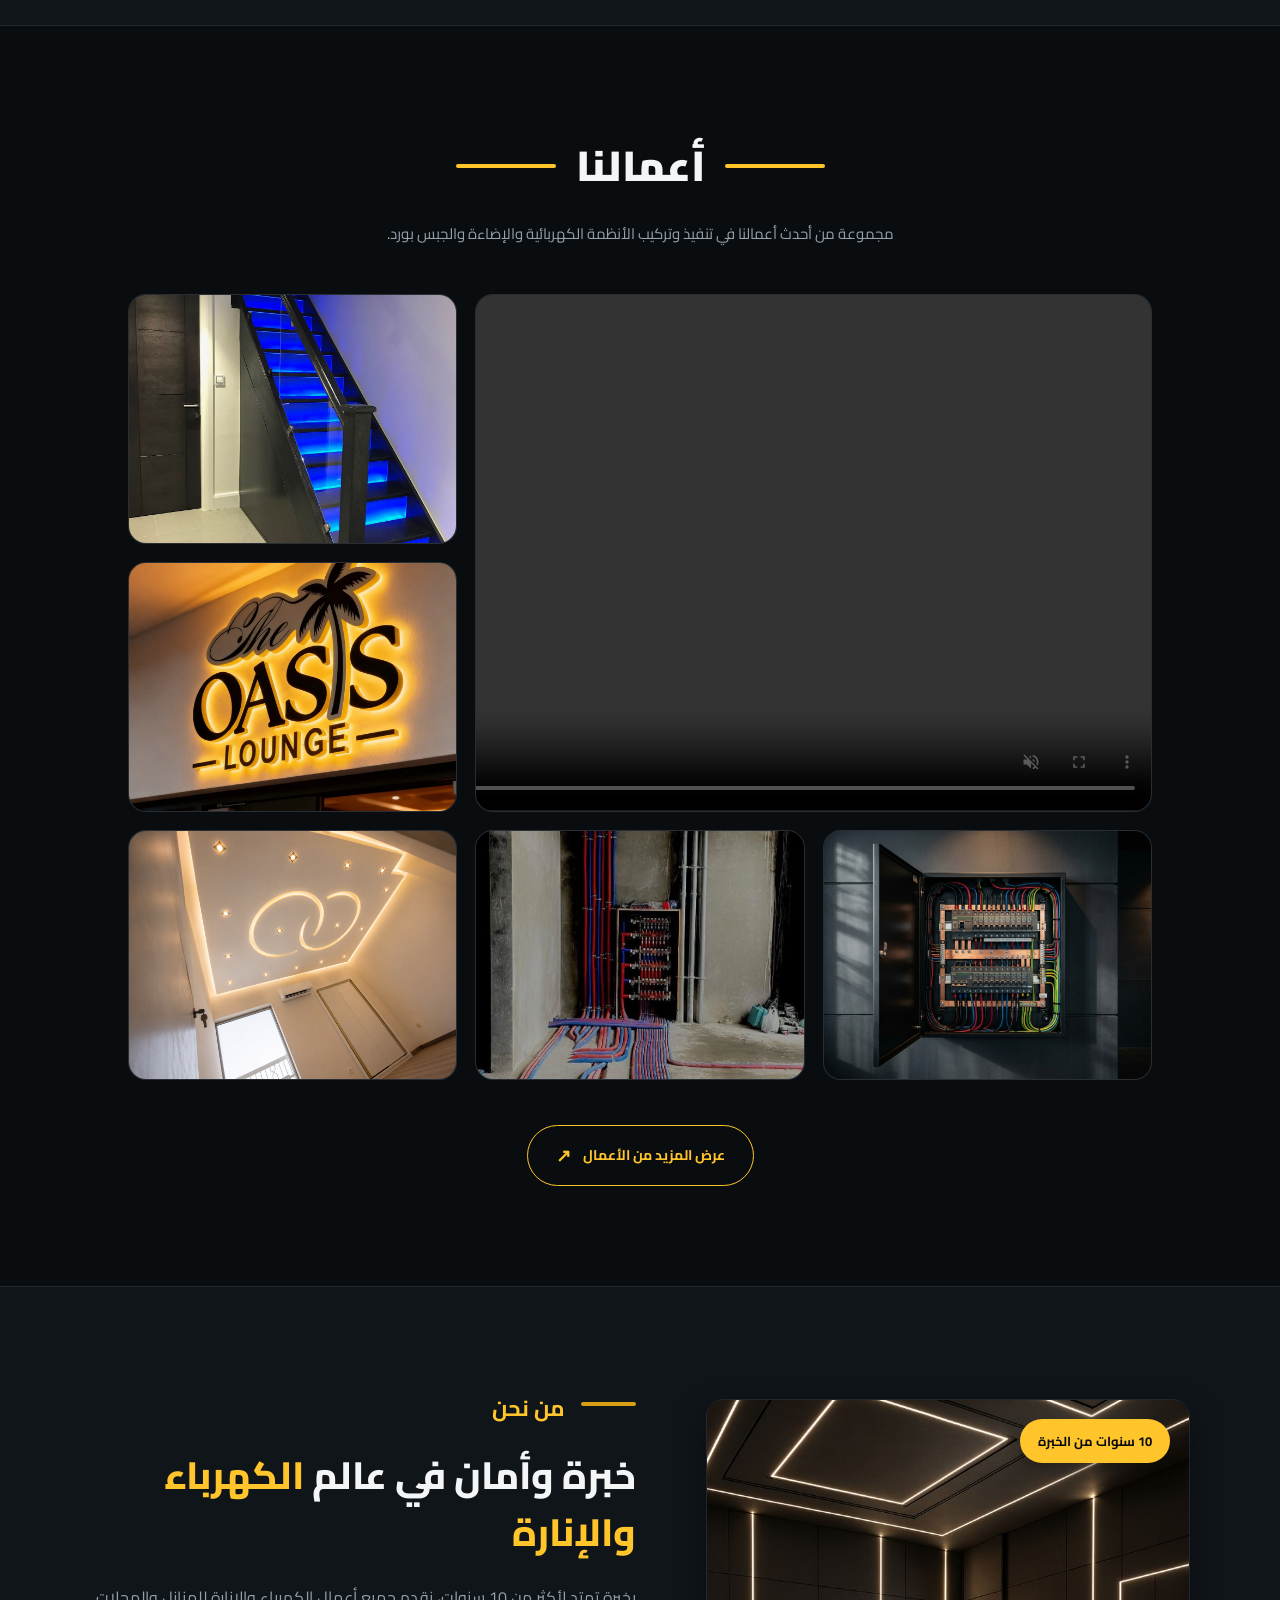
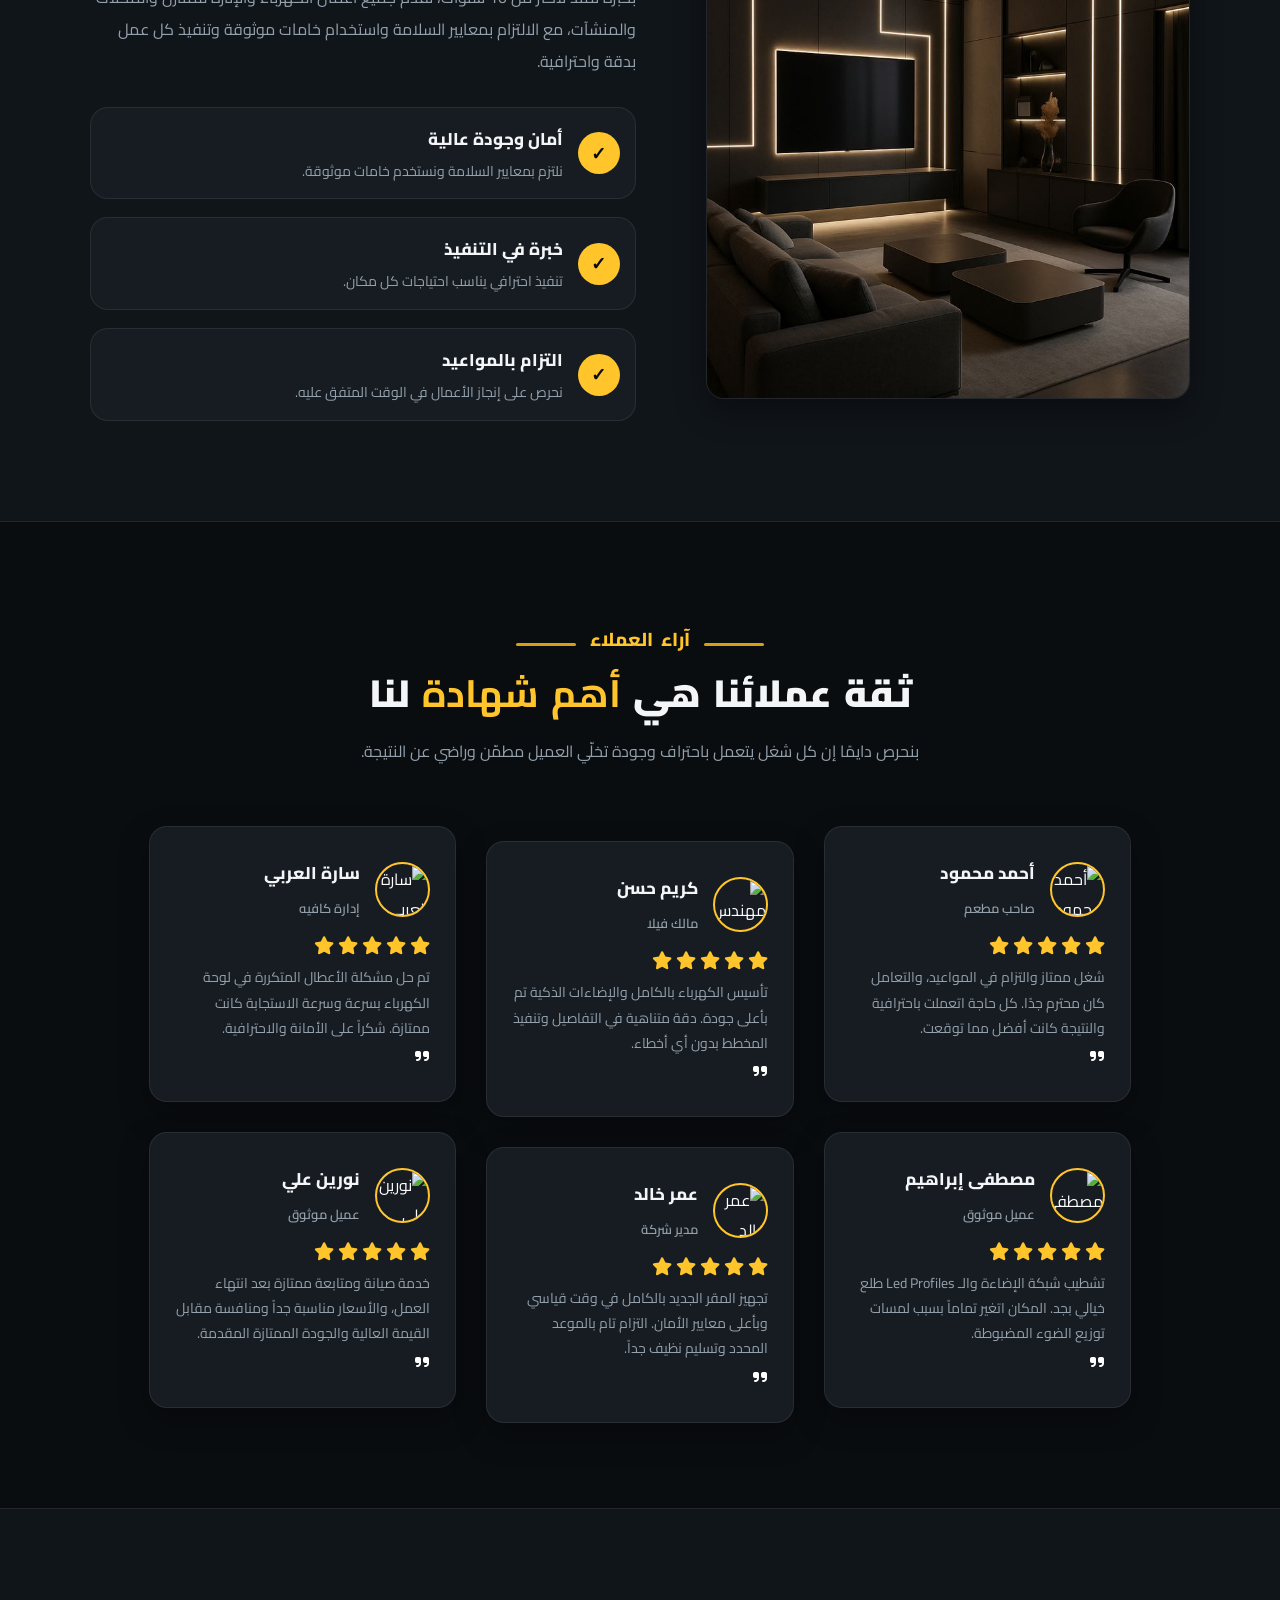
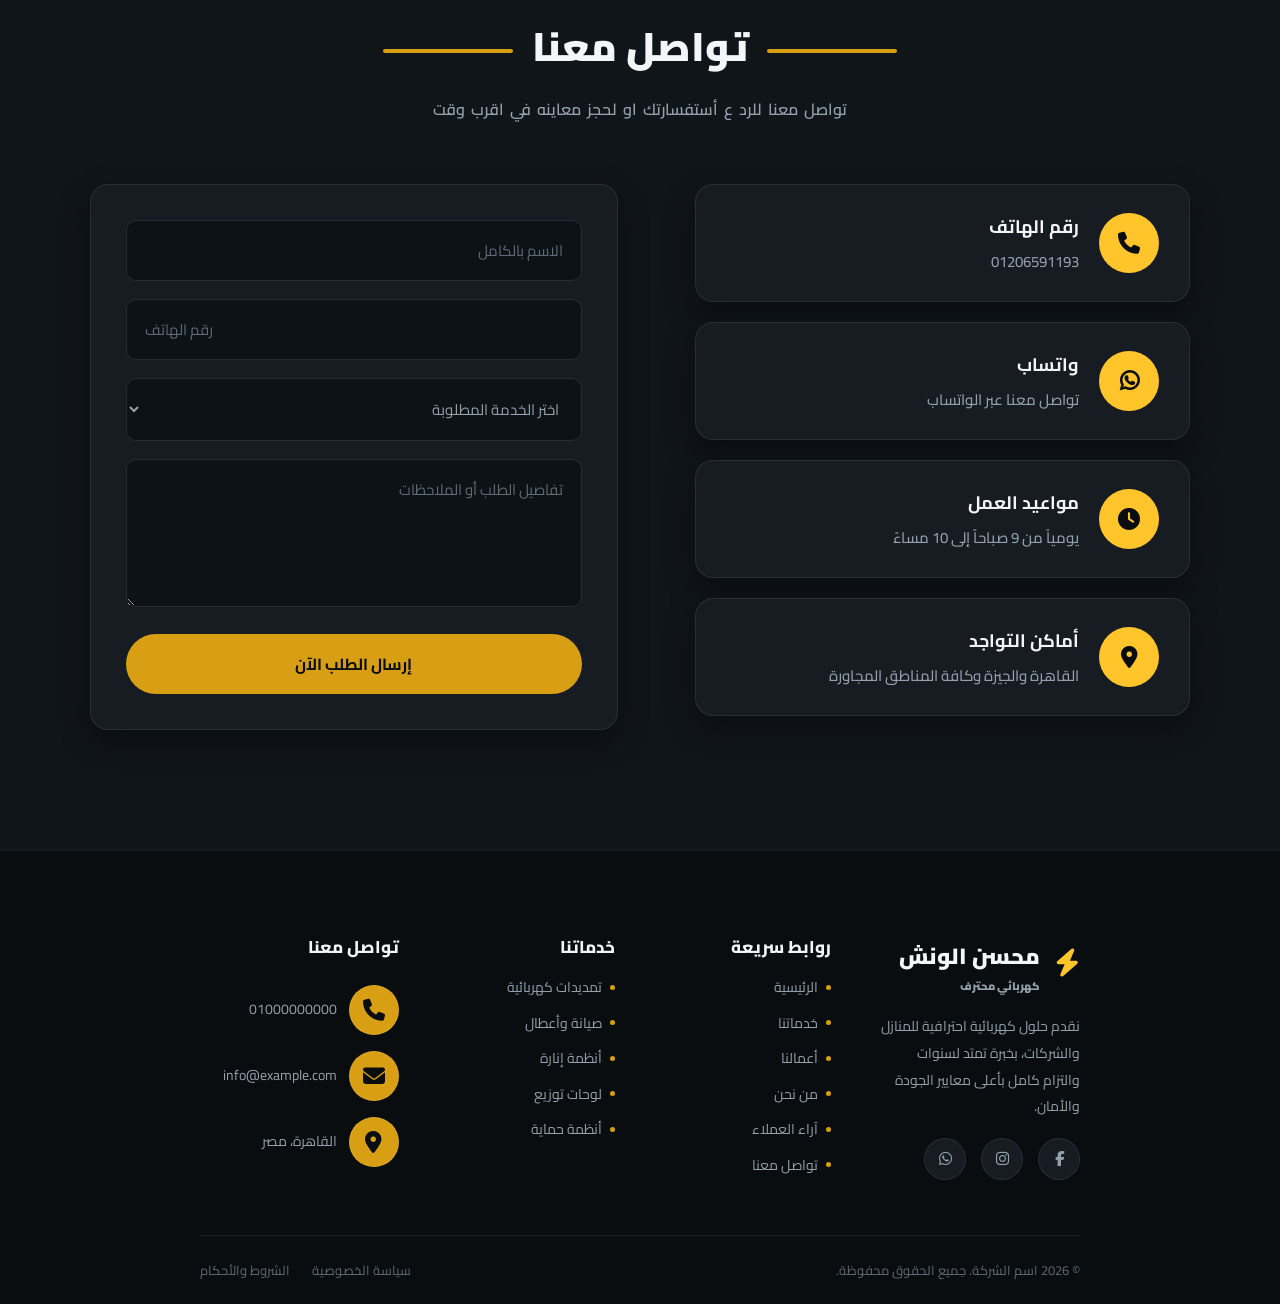
==== commit e362605d: "update" ====
--- a/index.html
+++ b/index.html
@@ -91,7 +91,7 @@
       </p>
 
       <div class="hero-buttons">
-        <a href="tel:01012345678" class="primary-btn">
+        <a href="tel:01200011791" class="primary-btn">
           اتصل الآن
           <span><i class="fa-solid fa-phone"></i></span>
         </a>
@@ -257,9 +257,64 @@
 
 
 
-        <!--Gypsum Lighting -->
+        <!--Genral Lighting -->
         <div class="work-card">
-          <img src="./img/99199348999a768b147f7412500a4eb3.jpg" alt="تمديدات كهربائية" />
+          <img src="img/39fec1fff80b5dacd201f0325e763a82.jpg" alt="تمديدات كهربائية" />
+
+          <div class="work-overlay">
+            <div>
+              <span> درج سلم واضاءات حوائط</span>
+              <h3> اضاءات   احترافيه </h3>
+            </div>
+
+            <a href="gallary.html" data-category="Genral" class="work-arrow">
+              <span>للمزيد</span>
+              <i class="fa-solid fa-arrow-left"></i>
+            </a>
+          </div>
+        </div>
+
+
+        <!-- Neon ==>2 -->
+        <div class="work-card">
+          <img src="img/16509702061bfc58e045c7c9a4bc0425.jpg" alt="إضاءة ديكورية" />
+
+          <div class="work-overlay">
+            <div>
+              <span>إضاءة ديكورية</span>
+              <h3>إضاءة خارجية فاخرة نيون</h3>
+            </div>
+
+
+            <a href="gallary.html" data-category="Neon" class="work-arrow">
+              <span>للمزيد</span>
+              <i class="fa-solid fa-arrow-left"></i>
+            </a>
+          </div>
+        </div>
+
+
+
+        <!-- electric panels -->
+        <div class="work-card">
+          <img src="img/Gemini_Generated_Image_mditormditormdit.jfif" alt="لوحات كهربائية" />
+
+          <div class="work-overlay">
+            <div>
+              <span>لوحات كهربائية</span>
+              <h3>لوحة كهربائية متكاملة</h3>
+            </div>
+
+            <a href="gallary.html" data-category="Panels" class="work-arrow">
+              <span>للمزيد</span>
+              <i class="fa-solid fa-arrow-left"></i>
+            </a>
+          </div>
+        </div>
+
+        <!--Wiring -->
+        <div class="work-card">
+          <img src="img/faa2b32322c1133e350d46d725b77f85.jpg" alt="إضاءة خارجية" />
 
           <div class="work-overlay">
             <div>
@@ -267,7 +322,8 @@
               <h3>تمديدات كهربائية احترافية</h3>
             </div>
 
-            <a href="gallary.html" data-category="" class="work-arrow">
+
+            <a href="gallary.html" data-category="wiring" class="work-arrow">
               <span>للمزيد</span>
               <i class="fa-solid fa-arrow-left"></i>
             </a>
@@ -275,46 +331,9 @@
         </div>
 
 
-        <!-- Neon ==>2 -->
+        <!-- Gypsum Lighting -->
         <div class="work-card">
-          <img src="img/16509702061bfc58e045c7c9a4bc0425.jpg" alt="إضاءة ديكورية" />
-
-          <div class="work-overlay">
-            <div>
-              <span>إضاءة ديكورية</span>
-              <h3>إضاءة خارجية فاخرة نيون</h3>
-            </div>
-
-
-            <a href="gallary.html" data-category="Neon" class="work-arrow">
-              <span>للمزيد</span>
-              <i class="fa-solid fa-arrow-left"></i>
-            </a>
-          </div>
-        </div>
-
-
-
-        <!-- electric panels -->
-        <div class="work-card">
-          <img src="img/Gemini_Generated_Image_mditormditormdit.jfif" alt="لوحات كهربائية" />
-
-          <div class="work-overlay">
-            <div>
-              <span>لوحات كهربائية</span>
-              <h3>لوحة كهربائية متكاملة</h3>
-            </div>
-
-            <a href="gallary.html" data-category="Panels" class="work-arrow">
-              <span>للمزيد</span>
-              <i class="fa-solid fa-arrow-left"></i>
-            </a>
-          </div>
-        </div>
-
-        <!--Wiring -->
-        <div class="work-card">
-          <img src="img/faa2b32322c1133e350d46d725b77f85.jpg" alt="إضاءة خارجية" />
+          <img src="./img/photo_2026-09-03_00-24-23.jpg" alt="تمديدات كهربائية" />
 
           <div class="work-overlay">
             <div>
@@ -322,26 +341,7 @@
               <h3>تمديدات كهربائية احترافية</h3>
             </div>
 
-
-            <a href="gallary.html" data-category="wiring" class="work-arrow">
-              <span>للمزيد</span>
-              <i class="fa-solid fa-arrow-left"></i>
-            </a>
-          </div>
-        </div>
-
-
-        <!-- Gypsum Lighting -->
-        <div class="work-card">
-          <img src="./img/photo_2026-09-03_00-24-23.jpg" alt="تمديدات كهربائية" />
-
-          <div class="work-overlay">
-            <div>
-              <span>تمديدات كهربائية</span>
-              <h3>تمديدات كهربائية احترافية</h3>
-            </div>
-
-            <a href="gallary.html" data-category="" class="work-arrow">
+            <a href="gallary.html" data-category="gypsum-lighting" class="work-arrow">
               <span>للمزيد</span>
               <i class="fa-solid fa-arrow-left"></i>
             </a>
@@ -731,7 +731,7 @@
           <div class="input-group">
             <textarea rows="4" placeholder="تفاصيل الطلب أو الملاحظات"></textarea>
           </div>
-          <a href="https://wa.me/201206591193">
+          <a href="https://wa.me/201200011791">
             <button type="submit" class="submit-btn">إرسال الطلب الآن</button>
           </a>
         </form>
@@ -759,7 +759,7 @@
           <div class="footer-social">
             <a href="#" aria-label="فيسبوك"><i class="fa-brands fa-facebook-f"></i></a>
             <a href="#" aria-label="انستجرام"><i class="fa-brands fa-instagram"></i></a>
-            <a href="#" aria-label="واتساب"><i class="fa-brands fa-whatsapp"></i></a>
+            <a href="https://wa.me/201200011791" aria-label="واتساب"><i class="fa-brands fa-whatsapp"></i></a>
 
           </div>
         </div>
--- a/css/style.css
+++ b/css/style.css
@@ -1232,12 +1232,12 @@
 .footer-bottom .footer-legal a:hover {
   color: var(--yellow);
 }
-
 /* =====================================================
    RESPONSIVE
 ===================================================== */
 
 /* Mobile menu toggle button (hidden on desktop) */
+
 .nav-toggle {
   display: none;
   flex-direction: column;
@@ -1407,12 +1407,12 @@
     font-size: 9px;
   }
 
-  /* show  button */
+  /* Mobile Menu */
+
   .nav-toggle {
     display: flex;
   }
 
-  /* nav becomes a full-height off-canvas panel, hidden until toggled */
   .navbar nav {
     position: fixed;
     inset: 70px 0 0 0;
@@ -1420,14 +1420,18 @@
     height: calc(100vh - 200px);
     background: var(--bg-void);
     border-top: 1px solid var(--border-soft);
+
     flex-direction: column;
     justify-content: flex-start;
     align-items: center;
+
     gap: 26px;
     padding: 45px 0;
+
     transform: translateX(100%);
     opacity: 0;
     visibility: hidden;
+
     transition:
       transform 0.35s ease,
       opacity 0.35s ease,
@@ -1450,7 +1454,6 @@
     display: none;
   }
 
-  /* lock page scroll while the menu is open */
   body.nav-open {
     overflow: hidden;
   }
@@ -1601,10 +1604,23 @@
     font-size: 11px;
   }
 
+  /* Work Arrow */
+
   .work-arrow {
-    width: 38px;
-    height: 38px;
-    font-size: 18px;
+    padding: 9px 14px;
+    gap: 6px;
+    font-size: 13px;
+    border-radius: 7px;
+  }
+
+  .work-arrow:hover {
+    transform: none;
+    gap: 8px;
+    box-shadow: none;
+  }
+
+  .work-card:hover .work-arrow {
+    transform: none;
   }
 
   video {
@@ -1903,6 +1919,28 @@
     padding: 8px 12px;
   }
 
+  /* Work Arrow */
+
+  .work-arrow {
+    padding: 8px 12px;
+    gap: 5px;
+    font-size: 12px;
+    border-radius: 6px;
+  }
+
+  .work-arrow:hover {
+    color: #fff;
+    background: rgba(99, 74, 6, 0.12);
+    border-color: rgba(144, 108, 9, 0.45);
+    gap: 5px;
+    transform: none;
+    box-shadow: none;
+  }
+
+  .work-card:hover .work-arrow {
+    transform: none;
+  }
+
   /* About */
 
   .about .right img {
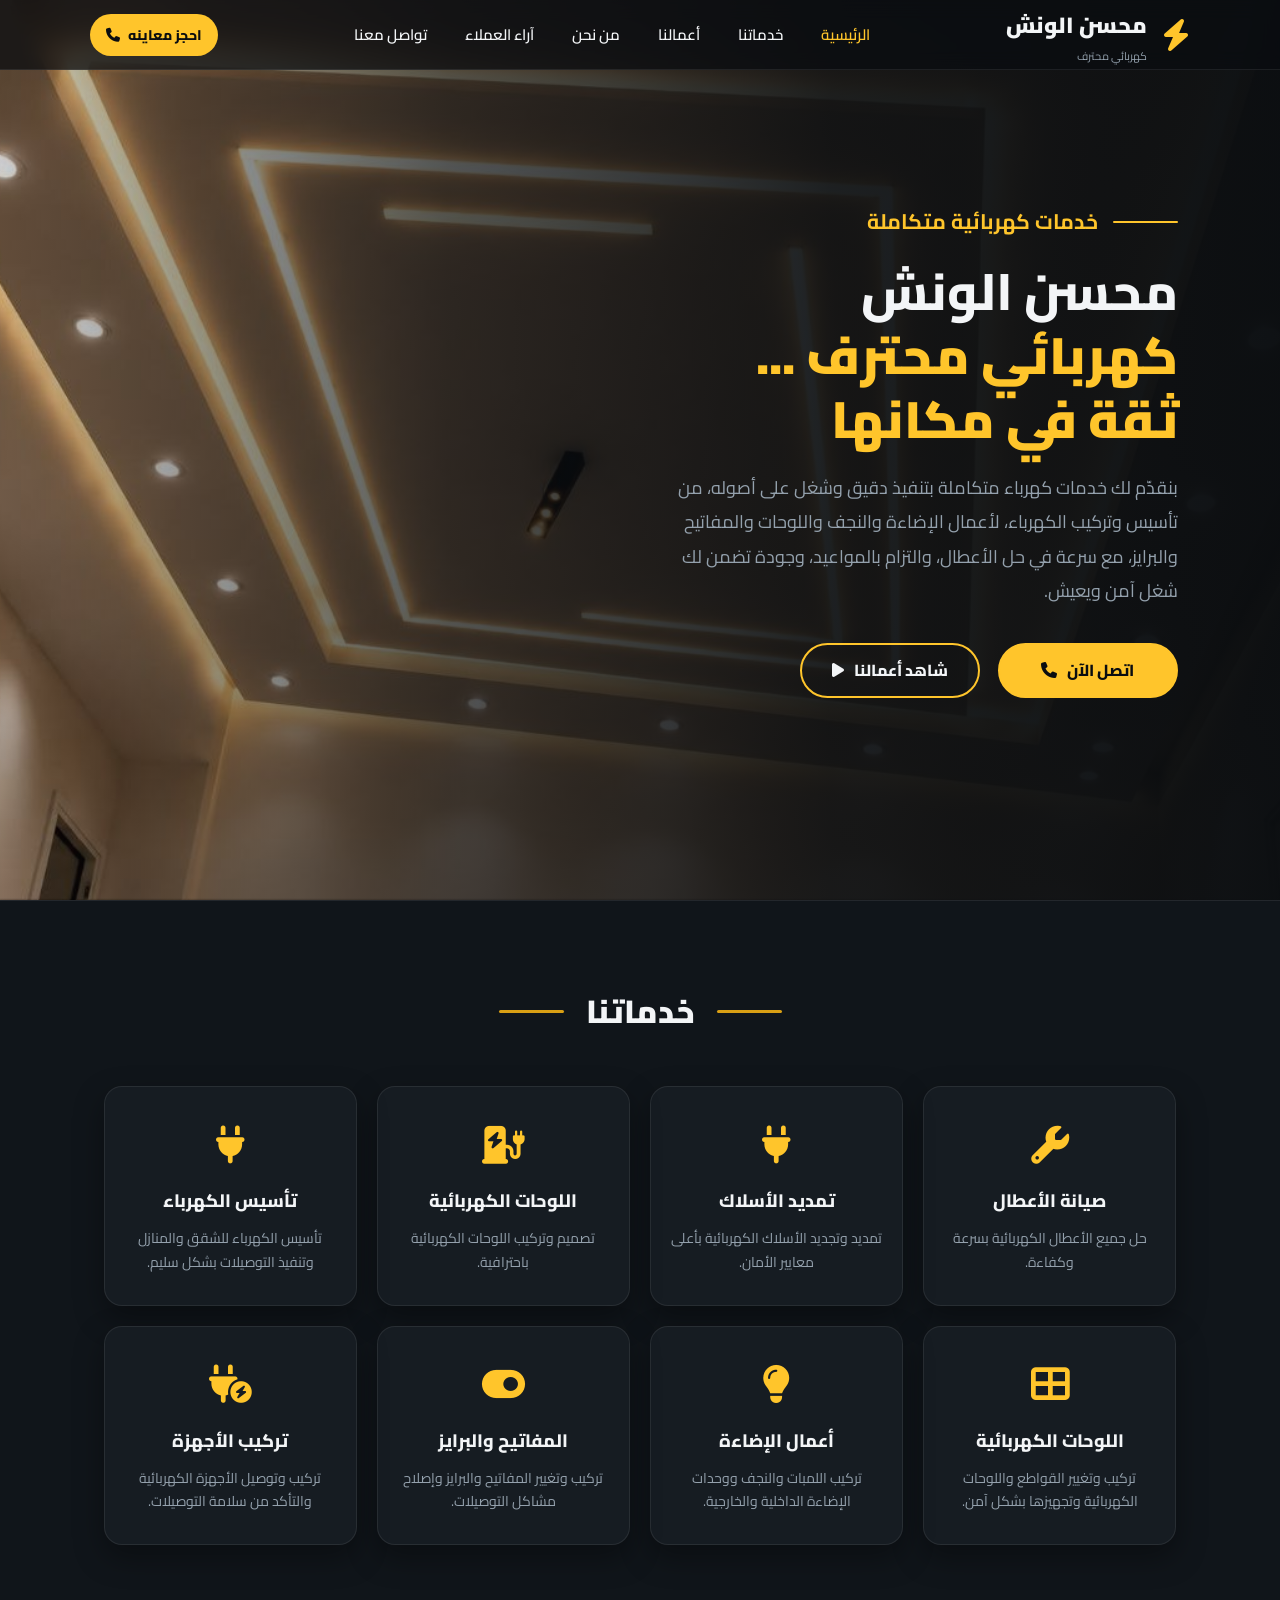
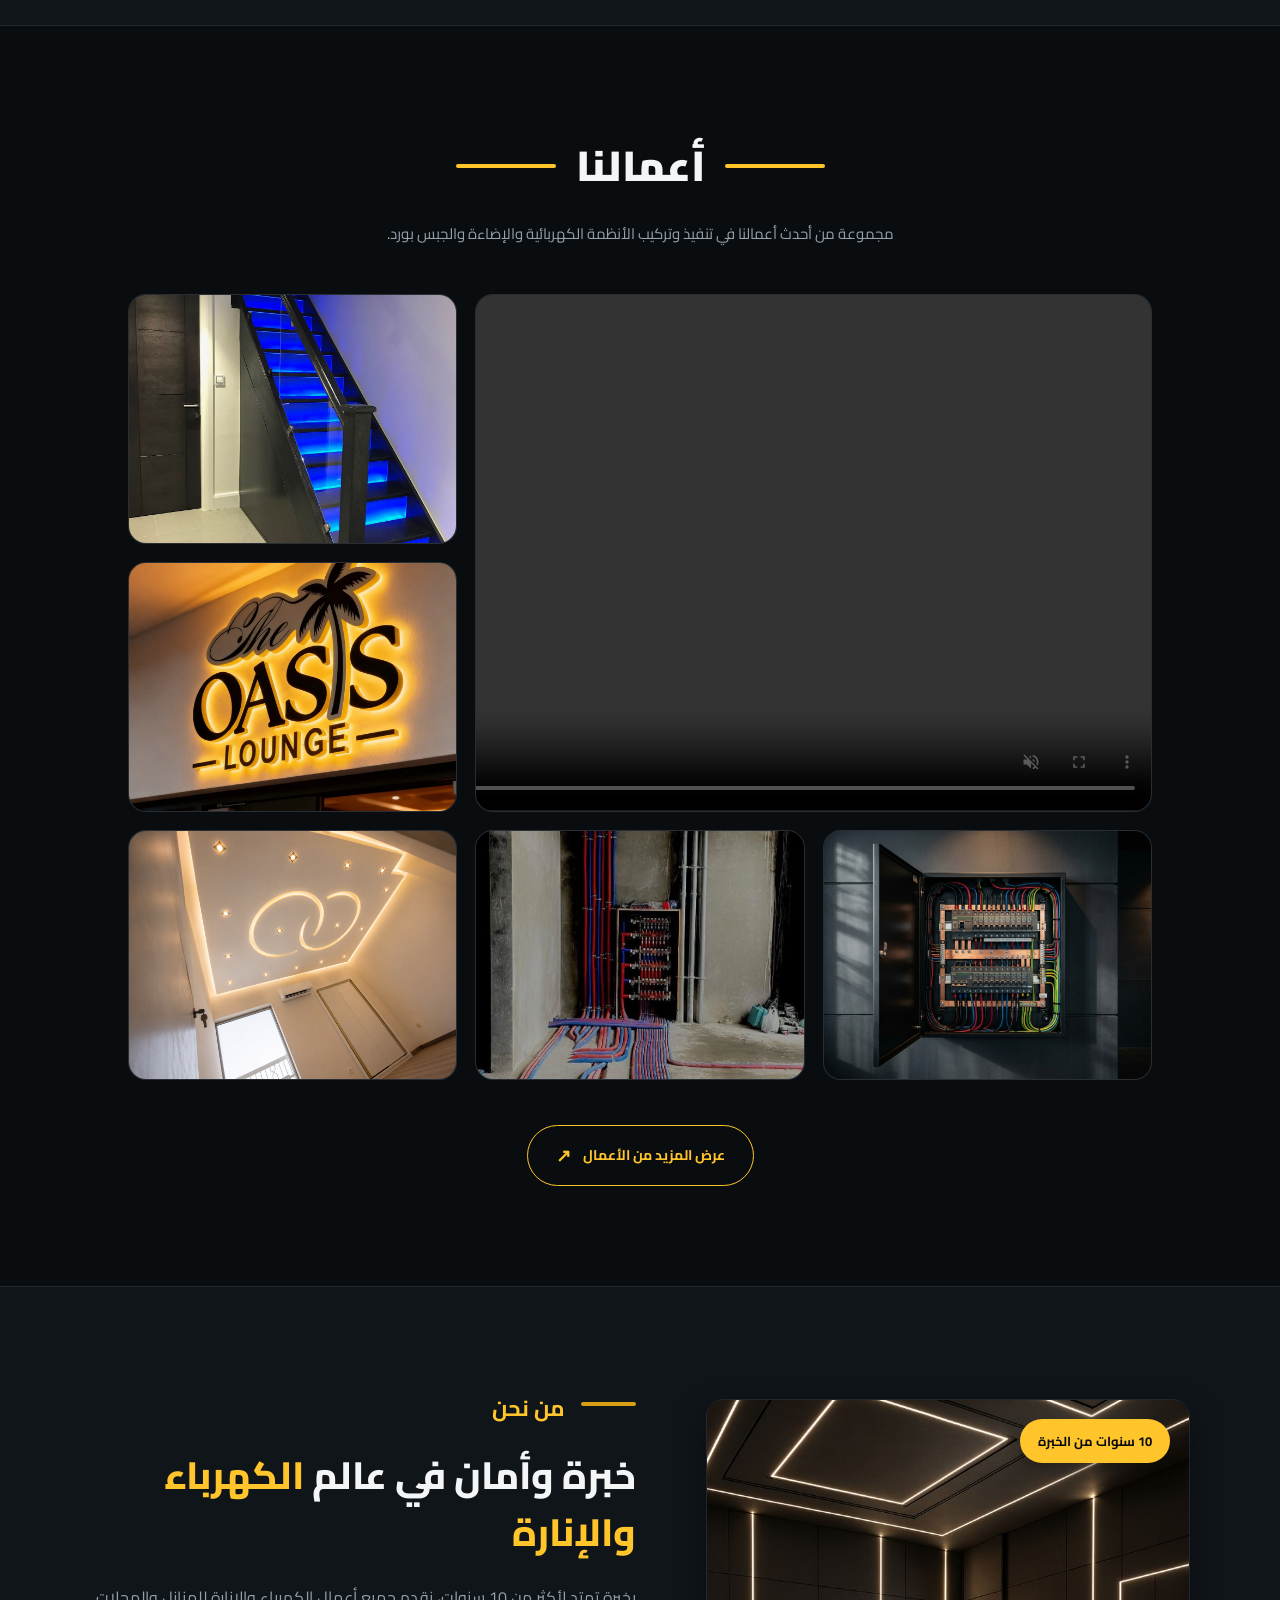
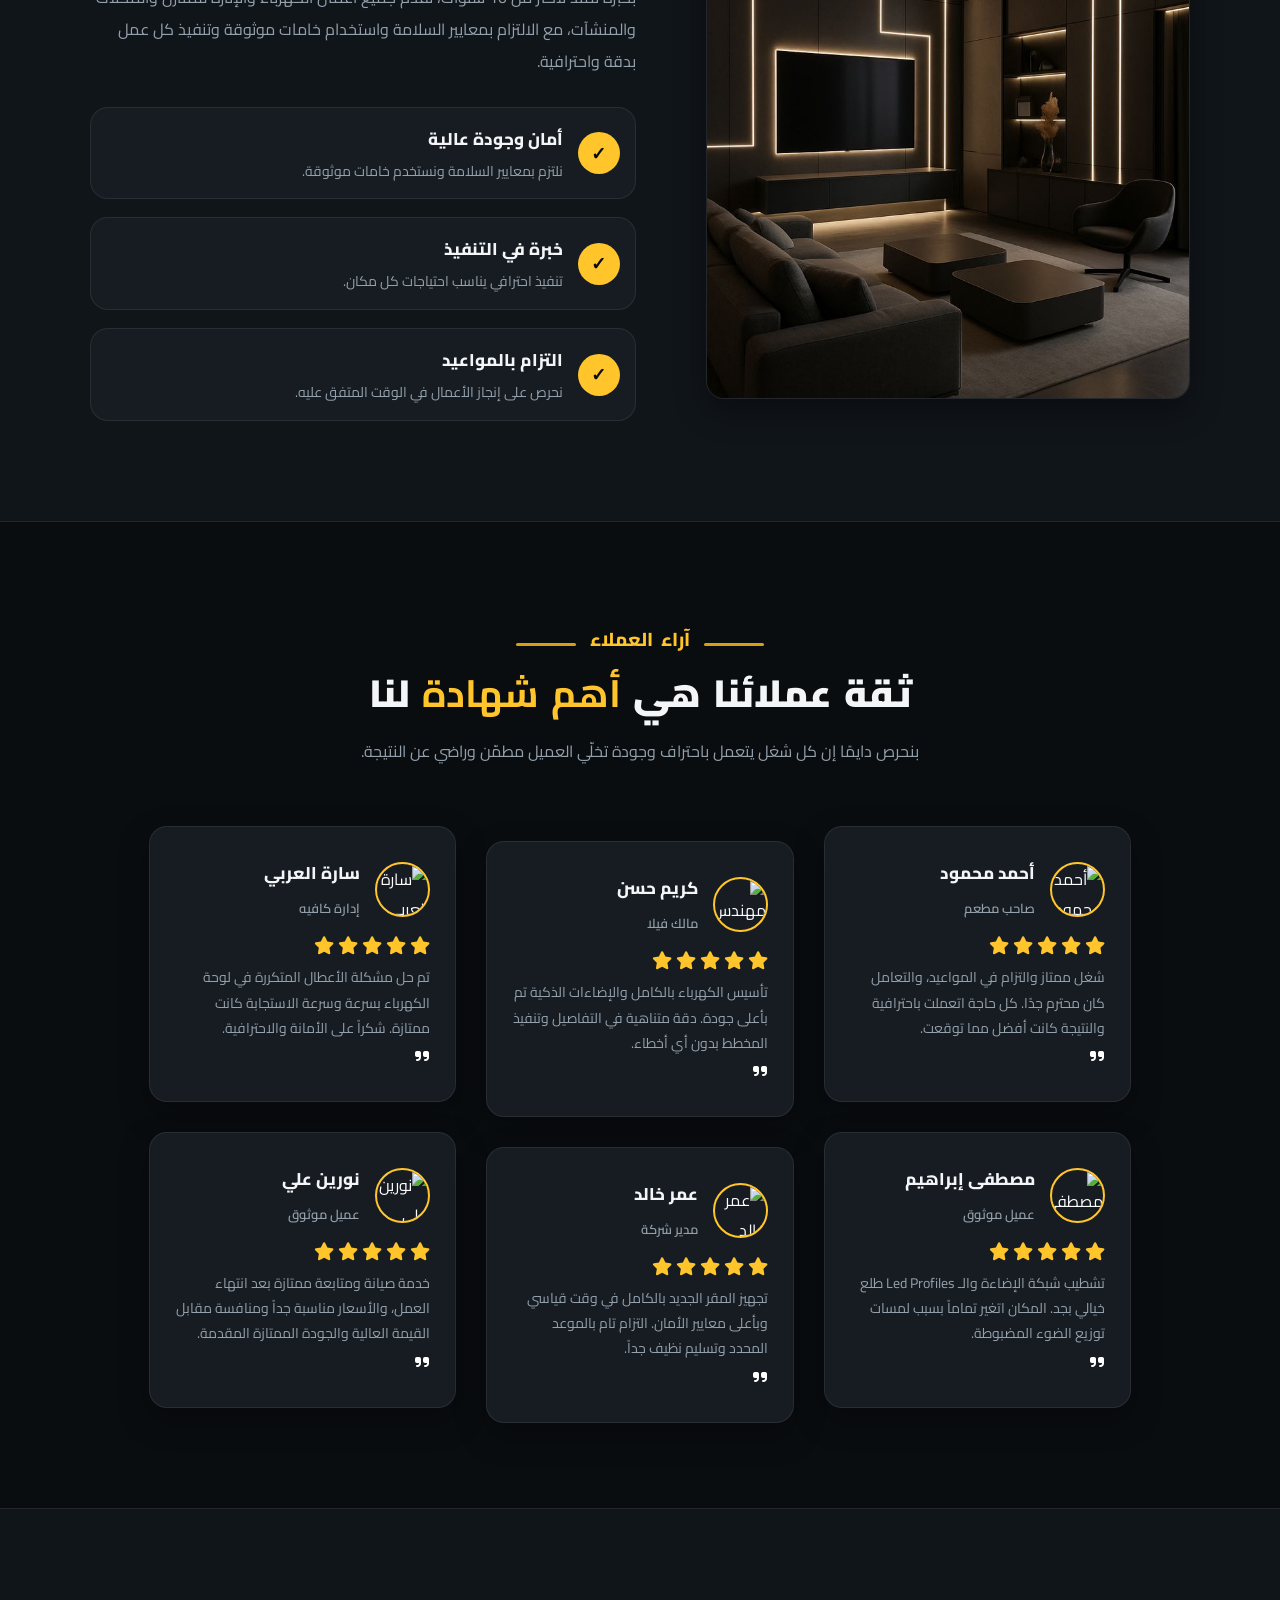
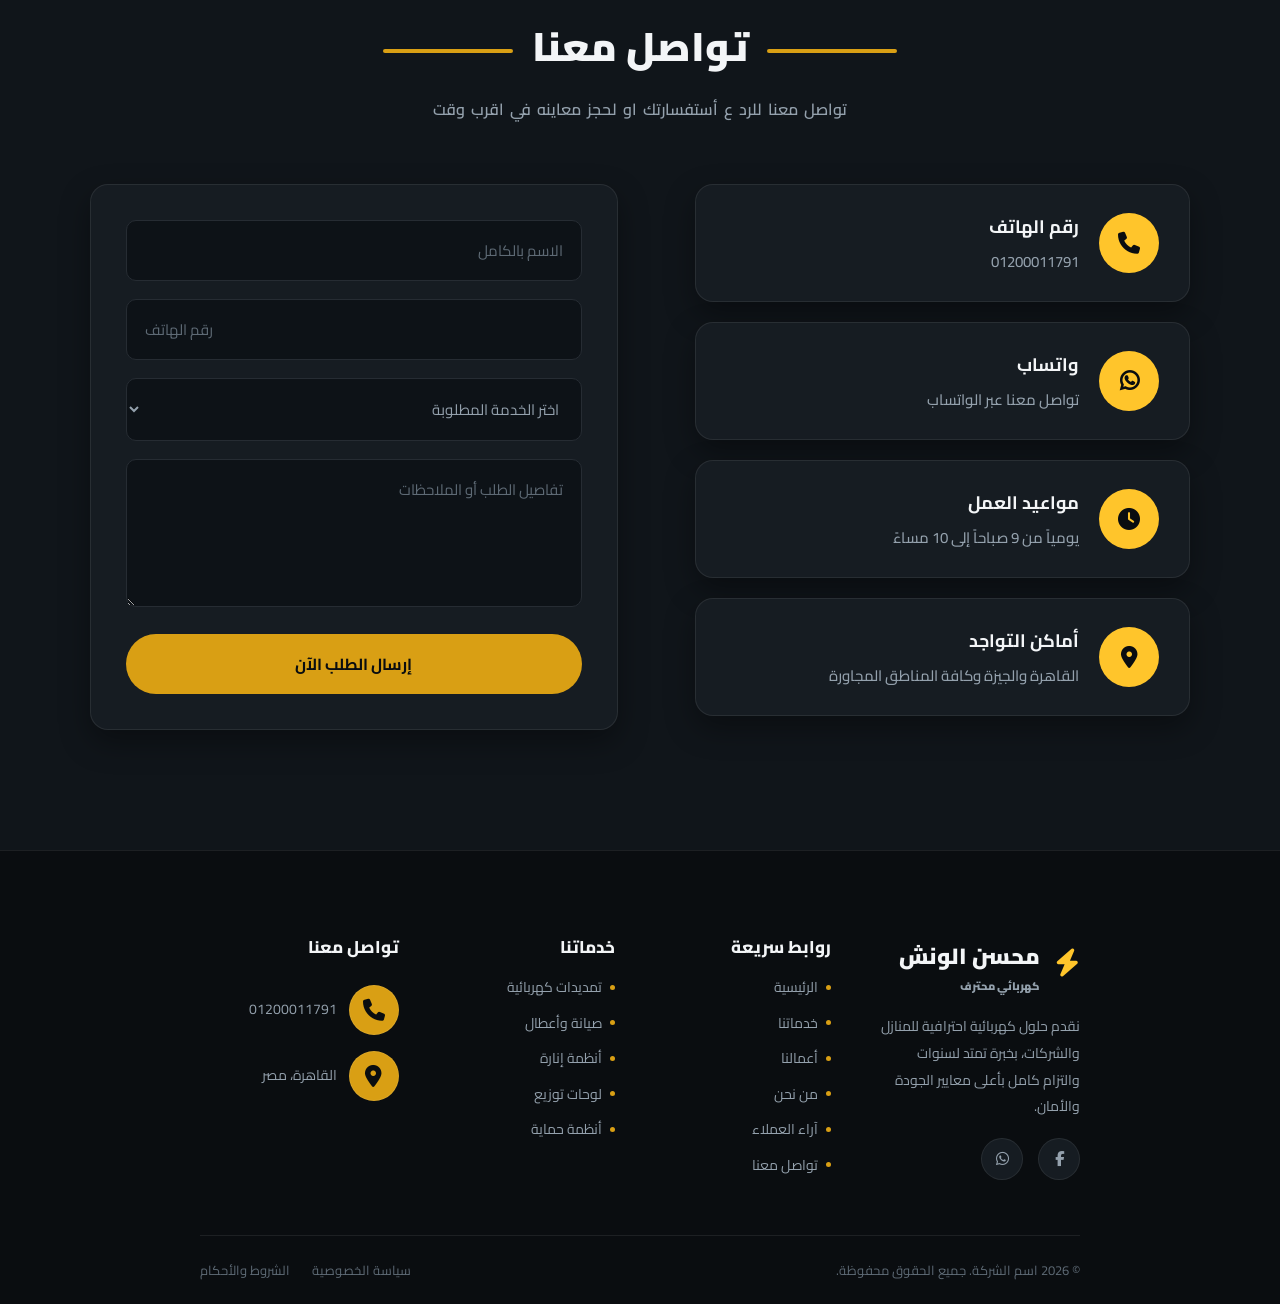
==== commit f777b024: "update" ====
--- a/index.html
+++ b/index.html
@@ -653,7 +653,7 @@
             <!--phone-->
             <div class="phone">
               رقم الهاتف
-              <p>01206591193</p>
+              <p>01200011791</p>
             </div>
           </a>
 
@@ -664,7 +664,7 @@
         <div class="contact-card">
 
           <!--circle-->
-          <a href="https://wa.me/201206591193" target="_blank">
+          <a href="https://wa.me/201200011791" target="_blank">
             <div class="circle">
               <i class="fa-brands fa-whatsapp"></i>
             </div>
@@ -757,9 +757,9 @@
             والتزام كامل بأعلى معايير الجودة والأمان.
           </p>
           <div class="footer-social">
-            <a href="#" aria-label="فيسبوك"><i class="fa-brands fa-facebook-f"></i></a>
-            <a href="#" aria-label="انستجرام"><i class="fa-brands fa-instagram"></i></a>
-            <a href="https://wa.me/201200011791" aria-label="واتساب"><i class="fa-brands fa-whatsapp"></i></a>
+            <a href="https://www.facebook.com/share/1DWPXXUvdm/" aria-label="فيسبوك" target="_blank"><i class="fa-brands fa-facebook-f"></i></a>
+ 
+            <a href="https://wa.me/201200011791" aria-label="واتساب"  target="_blank"><i class="fa-brands fa-whatsapp"></i></a>
 
           </div>
         </div>
@@ -796,14 +796,10 @@
 
           <div class="footer-contact-item">
             <span class="circle"><i class="fa-solid fa-phone"></i></span>
-            <span>01000000000</span>
-          </div>
-
-          <div class="footer-contact-item">
-            <span class="circle"><i class="fa-solid fa-envelope"></i></span>
-            <span>info@example.com</span>
-          </div>
-
+            <span>01200011791</span>
+          </div>
+
+  
           <div class="footer-contact-item">
             <span class="circle"><i class="fa-solid fa-location-dot"></i></span>
             <span>القاهرة، مصر</span>
